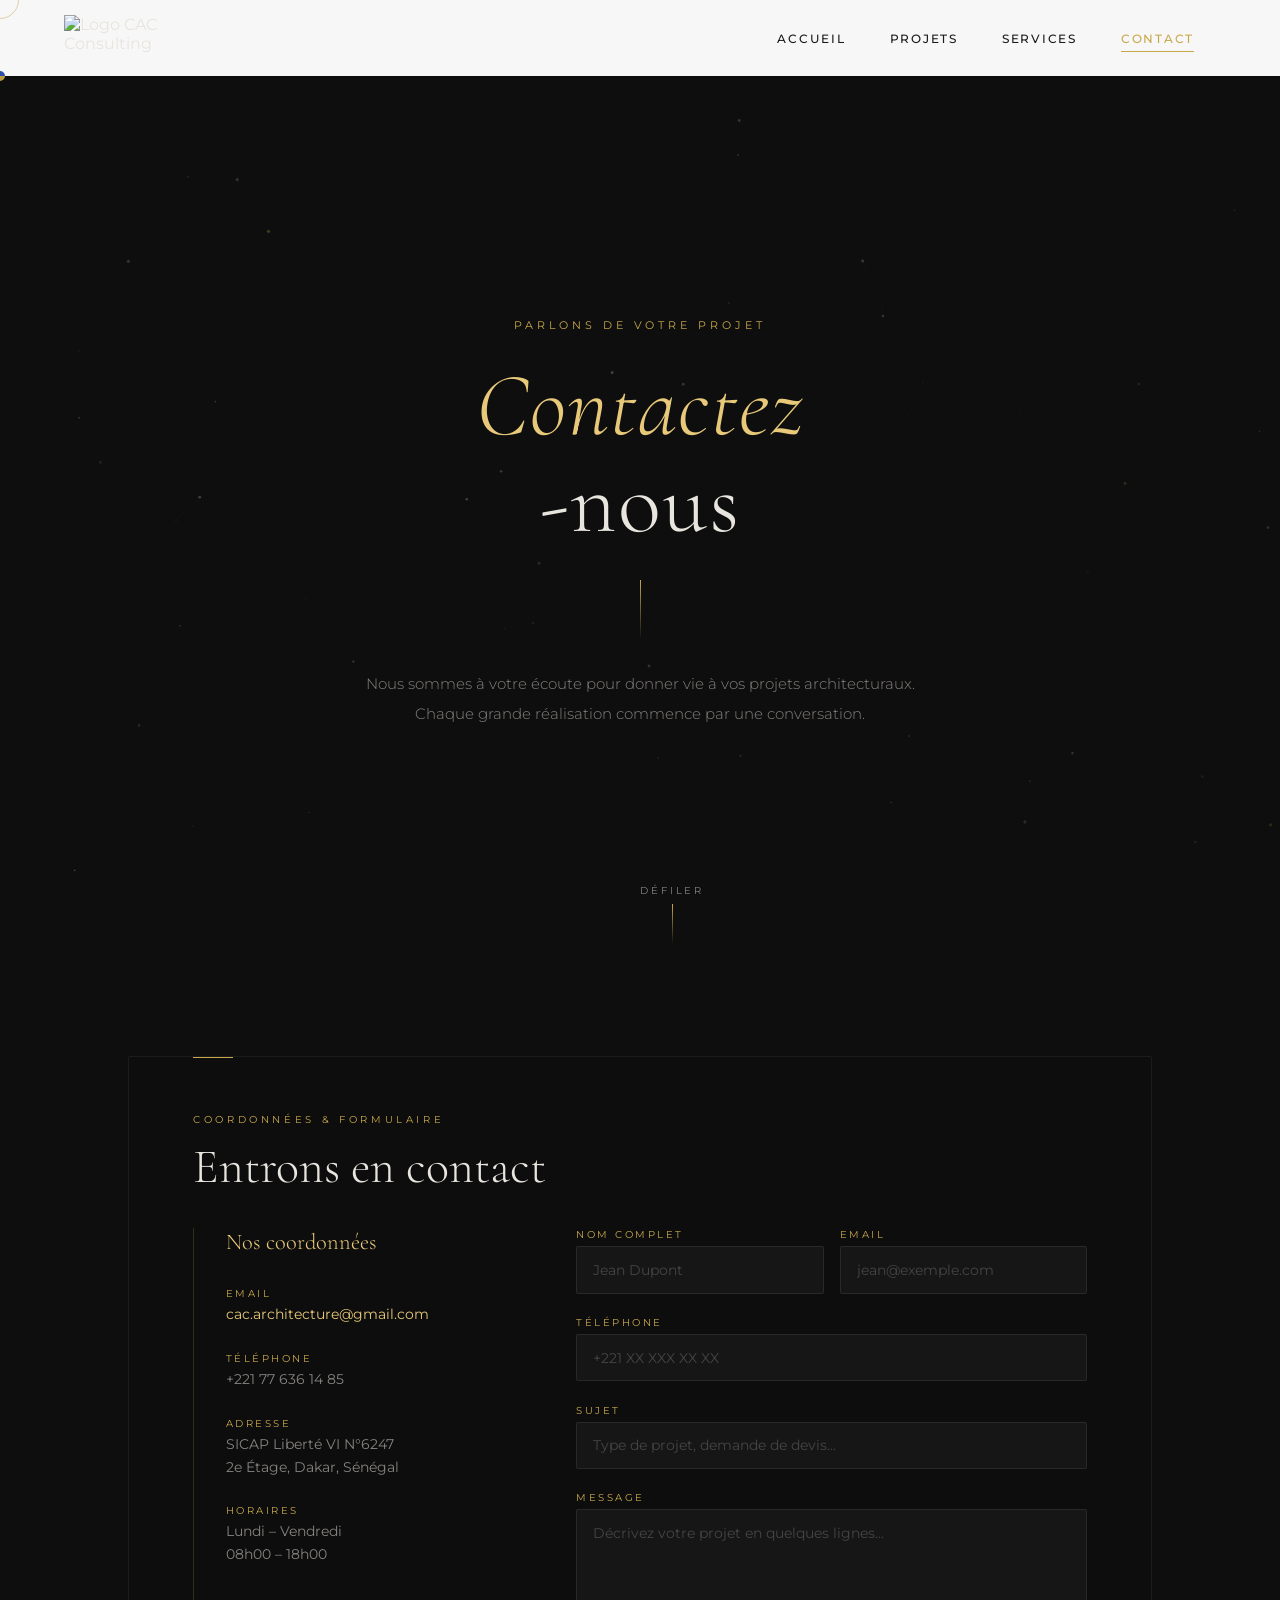
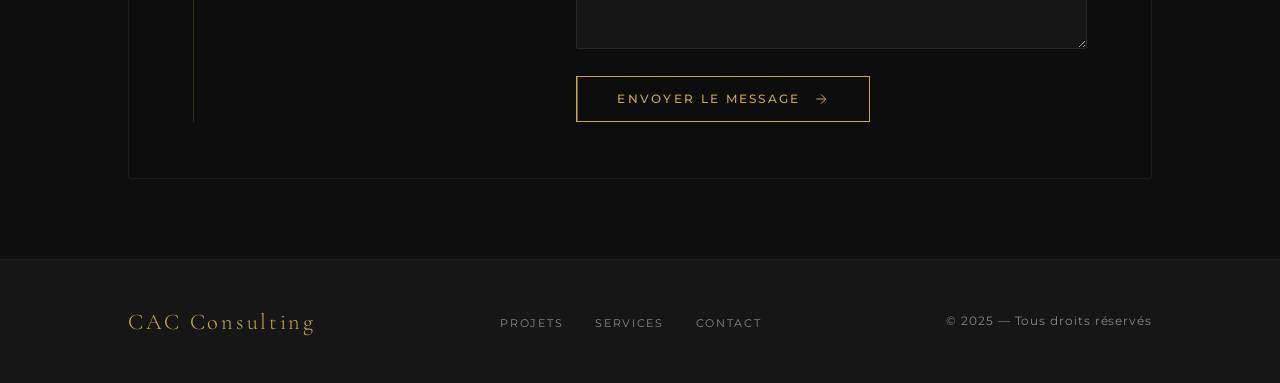
==== contact.html @ 63fd09fb "Add files via upload" ====
<!DOCTYPE html>
<html lang="fr">
<head>
  <meta charset="UTF-8">
  <meta name="viewport" content="width=device-width, initial-scale=1.0">
  <meta name="description" content="Contactez CAC Consulting pour vos projets architecturaux au Sénégal. Conseil, devis et accompagnement personnalisé.">
  <meta name="google-site-verification" content="D6fVQPkwLm6LbnznuDpo_5Sk0I5CXZThXL60YUPrvog">
  <title>CAC Consulting — Contact</title>
  <link rel="stylesheet" href="style.css">
</head>
<body class="page-contact">

  <!-- Curseur -->
  <div id="cursor"></div>
  <div id="cursor-ring"></div>

  <!-- Loader -->
  <div id="page-loader">
    <div class="loader-logo">CAC</div>
    <div class="loader-bar"></div>
  </div>

  <!-- Fond -->
  <div id="parallax-bg"></div>
  <canvas id="particles-canvas"></canvas>

  <!-- HEADER -->
  <header>
    <div class="logo-container">
      <img src="logoCAC2018SANSADRESSE.jpg" alt="Logo CAC Consulting" class="logo">
    </div>
    <button class="hamburger" aria-label="Menu">
      <span></span><span></span><span></span>
    </button>
    <nav>
      <ul>
        <li><a href="index.html">Accueil</a></li>
        <li><a href="projets.html">Projets</a></li>
        <li><a href="services.html">Services</a></li>
        <li><a href="contact.html">Contact</a></li>
      </ul>
    </nav>
  </header>

  <!-- HERO -->
  <section id="accueil">
    <div class="hero-inner">
      <p class="hero-eyebrow">Parlons de votre projet</p>
      <h1 class="hero-title"><em>Contactez</em><br>-nous</h1>
      <div class="hero-divider"></div>
      <p class="hero-text">
        Nous sommes à votre écoute pour donner vie à vos projets architecturaux. Chaque grande réalisation commence par une conversation.
      </p>
    </div>
    <div class="scroll-hint">
      <span>Défiler</span>
      <div class="scroll-arrow"></div>
    </div>
  </section>

  <!-- CONTACT SECTION -->
  <div class="section-wrapper fade-in">
    <div class="section-box">
      <span class="section-label">Coordonnées & Formulaire</span>
      <h2 class="section-title">Entrons en contact</h2>

      <div class="contact-layout">

        <!-- Infos -->
        <div class="contact-info-block">
          <h3>Nos coordonnées</h3>

          <div class="contact-info-item">
            <span class="ci-label">Email</span>
            <span class="ci-value">
              <a href="mailto:cac.architecture@gmail.com" style="color:var(--gold-light);text-decoration:none;">
                cac.architecture@gmail.com
              </a>
            </span>
          </div>

          <div class="contact-info-item">
            <span class="ci-label">Téléphone</span>
            <span class="ci-value">
              <a href="tel:+221776361485" style="color:inherit;text-decoration:none;">+221 77 636 14 85</a>
            </span>
          </div>

          <div class="contact-info-item">
            <span class="ci-label">Adresse</span>
            <span class="ci-value">SICAP Liberté VI N°6247<br>2e Étage, Dakar, Sénégal</span>
          </div>

          <div class="contact-info-item">
            <span class="ci-label">Horaires</span>
            <span class="ci-value">Lundi – Vendredi<br>08h00 – 18h00</span>
          </div>
        </div>

        <!-- Formulaire -->
        <div class="contact-form-block">
          <form action="#" method="post" novalidate>
            <div class="form-row">
              <div class="form-group">
                <label for="nom">Nom complet</label>
                <input type="text" id="nom" name="nom" placeholder="Jean Dupont" required>
              </div>
              <div class="form-group">
                <label for="email">Email</label>
                <input type="email" id="email" name="email" placeholder="jean@exemple.com" required>
              </div>
            </div>

            <div class="form-group">
              <label for="telephone">Téléphone</label>
              <input type="tel" id="telephone" name="telephone" placeholder="+221 XX XXX XX XX">
            </div>

            <div class="form-group">
              <label for="sujet">Sujet</label>
              <input type="text" id="sujet" name="sujet" placeholder="Type de projet, demande de devis...">
            </div>

            <div class="form-group">
              <label for="message">Message</label>
              <textarea id="message" name="message" placeholder="Décrivez votre projet en quelques lignes..." required></textarea>
            </div>

            <button type="submit" class="btn-submit">
              <span>Envoyer le message</span>
              <svg viewBox="0 0 24 24" fill="none" stroke="currentColor" stroke-width="1.5">
                <path d="M5 12h14M12 5l7 7-7 7"/>
              </svg>
            </button>
          </form>
        </div>

      </div>
    </div>
  </div>

  <!-- FOOTER -->
  <footer>
    <div class="footer-brand">CAC Consulting</div>
    <ul class="footer-links">
      <li><a href="projets.html">Projets</a></li>
      <li><a href="services.html">Services</a></li>
      <li><a href="contact.html">Contact</a></li>
    </ul>
    <p class="footer-copy">© 2025 — Tous droits réservés</p>
  </footer>

  <button id="topBtn" title="Retour en haut" style="display:none">↑</button>

  <script src="javascript.js"></script>
</body>
</html>
---- style.css ----
/* ================================================================
   CAC CONSULTING — style.css
   Direction : Luxury Architecture — Sombre · Raffiné · Premium
   ================================================================ */

@import url('https://fonts.googleapis.com/css2?family=Cormorant+Garamond:ital,wght@0,300;0,400;0,600;1,300;1,400&family=Montserrat:wght@300;400;500;600&display=swap');

/* ── Variables ── */
:root {
  --gold: #c9a84c;
  --gold-light: #e8c97a;
  --red: #c0392b;
  --dark: #0e0e0e;
  --dark-2: #161616;
  --dark-3: #1e1e1e;
  --glass: rgba(14,14,14,0.72);
  --glass-light: rgba(255,255,255,0.04);
  --text: #e8e4de;
  --text-muted: rgba(232,228,222,0.55);
  --header-h: 76px;
  --ease: cubic-bezier(0.25, 0.46, 0.45, 0.94);
}

/* ── Reset ── */
*, *::before, *::after {
  margin: 0; padding: 0;
  box-sizing: border-box;
}

html { scroll-behavior: smooth; }

body {
  font-family: 'Montserrat', sans-serif;
  background: var(--dark);
  color: var(--text);
  overflow-x: hidden;
  cursor: none;
}

/* ─────────────────────────────────────────
   CURSEUR PERSONNALISÉ
───────────────────────────────────────── */
#cursor {
  position: fixed;
  width: 10px; height: 10px;
  background: var(--gold);
  border-radius: 50%;
  pointer-events: none;
  z-index: 9999;
  transform: translate(-50%, -50%);
  transition: transform 0.08s, width 0.2s var(--ease), height 0.2s var(--ease), background 0.2s;
  mix-blend-mode: difference;
}

#cursor-ring {
  position: fixed;
  width: 38px; height: 38px;
  border: 1px solid rgba(201,168,76,0.5);
  border-radius: 50%;
  pointer-events: none;
  z-index: 9998;
  transform: translate(-50%, -50%);
  transition: transform 0.18s var(--ease), width 0.3s var(--ease), height 0.3s var(--ease), opacity 0.3s;
}

body:has(a:hover) #cursor,
body:has(.project-card:hover) #cursor { width: 18px; height: 18px; }
body:has(a:hover) #cursor-ring,
body:has(.project-card:hover) #cursor-ring { width: 60px; height: 60px; opacity: 0.6; }

/* ─────────────────────────────────────────
   FOND PARALLAXE
───────────────────────────────────────── */
#parallax-bg {
  position: fixed;
  inset: -20% 0;
  background: url('images/Makofa am.jpg') center/cover no-repeat;
  z-index: -2;
  will-change: transform;
  filter: brightness(0.28) saturate(0.6);
}

/* Canvas particules */
#particles-canvas {
  position: fixed;
  inset: 0;
  z-index: -1;
  pointer-events: none;
  opacity: 0.6;
}

/* ─────────────────────────────────────────
   HEADER
───────────────────────────────────────── */
header {
  position: fixed;
  top: 0; left: 0;
  width: 100%;
  height: var(--header-h);
  display: flex;
  justify-content: space-between;
  align-items: center;
  padding: 0 5%;
  background: rgba(255,255,255,0.97);
  backdrop-filter: blur(16px);
  z-index: 1000;
  transition: height 0.4s var(--ease), box-shadow 0.4s;
  box-shadow: 0 1px 0 rgba(0,0,0,0.08);
}

header.scrolled {
  height: 60px;
  box-shadow: 0 4px 30px rgba(0,0,0,0.12);
}

.logo-container { height: 46px; display: flex; align-items: center; }
.logo { height: 100%; width: auto; max-width: 180px; transition: opacity 0.3s; }
.logo:hover { opacity: 0.8; }

nav ul { display: flex; list-style: none; gap: 0; }
nav li { position: relative; }

nav a {
  display: block;
  padding: 8px 22px;
  text-decoration: none;
  color: #1a1a1a;
  font-family: 'Montserrat', sans-serif;
  font-size: 0.78rem;
  font-weight: 500;
  letter-spacing: 0.14em;
  text-transform: uppercase;
  transition: color 0.3s;
  position: relative;
}

nav a::after {
  content: '';
  position: absolute;
  bottom: 2px; left: 22px;
  width: 0; height: 1px;
  background: var(--gold);
  transition: width 0.35s var(--ease);
}

nav a:hover { color: var(--gold); }
nav a:hover::after,
nav a.active::after { width: calc(100% - 44px); }
nav a.active { color: var(--gold); }

/* Hamburger mobile */
.hamburger {
  display: none;
  flex-direction: column;
  gap: 5px;
  cursor: none;
  padding: 4px;
}
.hamburger span {
  display: block;
  width: 24px; height: 2px;
  background: #1a1a1a;
  transition: all 0.35s var(--ease);
}
.hamburger.open span:nth-child(1) { transform: translateY(7px) rotate(45deg); }
.hamburger.open span:nth-child(2) { opacity: 0; }
.hamburger.open span:nth-child(3) { transform: translateY(-7px) rotate(-45deg); }

/* ─────────────────────────────────────────
   LOADER PAGE
───────────────────────────────────────── */
#page-loader {
  position: fixed;
  inset: 0;
  background: var(--dark);
  z-index: 9990;
  display: flex;
  align-items: center;
  justify-content: center;
  flex-direction: column;
  gap: 20px;
  transition: opacity 0.7s var(--ease), visibility 0.7s;
}

#page-loader.hidden { opacity: 0; visibility: hidden; }

.loader-logo {
  font-family: 'Cormorant Garamond', serif;
  font-size: 2.2rem;
  font-weight: 300;
  color: var(--gold);
  letter-spacing: 0.3em;
  animation: pulse 1.4s ease-in-out infinite;
}

.loader-bar {
  width: 120px; height: 1px;
  background: rgba(201,168,76,0.2);
  position: relative;
  overflow: hidden;
}

.loader-bar::after {
  content: '';
  position: absolute;
  top: 0; left: -100%;
  width: 100%; height: 100%;
  background: var(--gold);
  animation: loadBar 1.2s var(--ease) infinite;
}

@keyframes loadBar {
  to { left: 100%; }
}

@keyframes pulse {
  0%, 100% { opacity: 1; }
  50% { opacity: 0.4; }
}

/* ─────────────────────────────────────────
   HERO SECTION
───────────────────────────────────────── */
#accueil {
  min-height: 100vh;
  display: flex;
  align-items: center;
  justify-content: center;
  padding: calc(var(--header-h) + 40px) 10% 80px;
  position: relative;
}

.hero-inner {
  text-align: center;
  max-width: 860px;
}

.hero-eyebrow {
  font-size: 0.7rem;
  letter-spacing: 0.35em;
  text-transform: uppercase;
  color: var(--gold);
  margin-bottom: 1.6rem;
  opacity: 0;
  animation: fadeUp 0.8s var(--ease) 0.5s forwards;
}

.hero-title {
  font-family: 'Cormorant Garamond', serif;
  font-size: clamp(3rem, 7vw, 6rem);
  font-weight: 300;
  line-height: 1.08;
  letter-spacing: 0.02em;
  margin-bottom: 1.8rem;
  opacity: 0;
  animation: fadeUp 1s var(--ease) 0.7s forwards;
}

.hero-title em {
  font-style: italic;
  color: var(--gold-light);
}

.hero-divider {
  width: 1px;
  height: 60px;
  background: linear-gradient(to bottom, var(--gold), transparent);
  margin: 0 auto 1.8rem;
  opacity: 0;
  animation: fadeUp 0.8s var(--ease) 1s forwards;
}

.hero-text {
  font-size: 0.95rem;
  font-weight: 300;
  line-height: 2;
  color: var(--text-muted);
  max-width: 600px;
  margin: 0 auto 2.5rem;
  opacity: 0;
  animation: fadeUp 0.8s var(--ease) 1.2s forwards;
}

.hero-cta {
  display: inline-flex;
  align-items: center;
  gap: 12px;
  padding: 14px 36px;
  border: 1px solid rgba(201,168,76,0.5);
  color: var(--gold);
  font-size: 0.72rem;
  letter-spacing: 0.2em;
  text-transform: uppercase;
  text-decoration: none;
  font-family: 'Montserrat', sans-serif;
  position: relative;
  overflow: hidden;
  transition: color 0.4s, border-color 0.4s;
  opacity: 0;
  animation: fadeUp 0.8s var(--ease) 1.4s forwards;
}

.hero-cta::before {
  content: '';
  position: absolute;
  inset: 0;
  background: var(--gold);
  transform: translateX(-100%);
  transition: transform 0.4s var(--ease);
  z-index: -1;
}

.hero-cta:hover { color: var(--dark); border-color: var(--gold); }
.hero-cta:hover::before { transform: translateX(0); }

.hero-cta svg { width: 16px; height: 16px; transition: transform 0.3s; }
.hero-cta:hover svg { transform: translateX(4px); }

/* Scroll indicator */
.scroll-hint {
  position: absolute;
  bottom: 32px;
  left: 50%;
  transform: translateX(-50%);
  display: flex;
  flex-direction: column;
  align-items: center;
  gap: 8px;
  opacity: 0;
  animation: fadeUp 0.8s var(--ease) 1.8s forwards;
}

.scroll-hint span {
  font-size: 0.6rem;
  letter-spacing: 0.3em;
  text-transform: uppercase;
  color: var(--text-muted);
}

.scroll-arrow {
  width: 1px;
  height: 40px;
  background: linear-gradient(to bottom, var(--gold), transparent);
  animation: scrollPulse 1.8s ease-in-out infinite;
}

@keyframes scrollPulse {
  0% { opacity: 0; transform: scaleY(0); transform-origin: top; }
  50% { opacity: 1; transform: scaleY(1); }
  100% { opacity: 0; transform: scaleY(1); }
}

/* ─────────────────────────────────────────
   SECTIONS GÉNÉRIQUES
───────────────────────────────────────── */
body { padding-top: var(--header-h); }

.section-wrapper {
  padding: 5rem 10%;
}

.section-box {
  max-width: 1200px;
  margin: 0 auto;
  padding: 3.5rem 4rem;
  background: var(--glass);
  border: 1px solid rgba(255,255,255,0.06);
  border-radius: 2px;
  backdrop-filter: blur(12px);
  position: relative;
}

.section-box::before {
  content: '';
  position: absolute;
  top: 0; left: 4rem;
  width: 40px; height: 1px;
  background: var(--gold);
}

.section-label {
  font-size: 0.65rem;
  letter-spacing: 0.35em;
  text-transform: uppercase;
  color: var(--gold);
  margin-bottom: 0.8rem;
  display: block;
}

.section-title {
  font-family: 'Cormorant Garamond', serif;
  font-size: clamp(2rem, 4vw, 3rem);
  font-weight: 300;
  line-height: 1.2;
  margin-bottom: 1.8rem;
  color: var(--text);
}

.section-text {
  color: var(--text-muted);
  font-size: 0.92rem;
  line-height: 2;
  max-width: 720px;
  margin-bottom: 1.4rem;
}

/* ─────────────────────────────────────────
   PAGE PROJETS — GRILLE
───────────────────────────────────────── */
.projects-grid {
  display: grid;
  grid-template-columns: repeat(auto-fill, minmax(320px, 1fr));
  gap: 1.5rem;
  margin-top: 2.5rem;
}

.project-card {
  position: relative;
  overflow: hidden;
  border-radius: 2px;
  background: var(--dark-3);
  aspect-ratio: 4/3;
  cursor: none;
}

.project-card img {
  position: absolute;
  inset: 0;
  width: 100%; height: 100%;
  object-fit: cover;
  transition: transform 0.7s var(--ease), filter 0.5s;
  filter: brightness(0.75) saturate(0.85);
}

.project-card:hover img {
  transform: scale(1.08);
  filter: brightness(0.55) saturate(0.7);
}

.project-card-overlay {
  position: absolute;
  inset: 0;
  background: linear-gradient(to top, rgba(14,14,14,0.95) 0%, rgba(14,14,14,0.1) 60%);
  display: flex;
  flex-direction: column;
  justify-content: flex-end;
  padding: 1.6rem;
  transition: background 0.4s;
}

.project-card:hover .project-card-overlay {
  background: linear-gradient(to top, rgba(14,14,14,0.98) 0%, rgba(14,14,14,0.4) 100%);
}

.project-card h3 {
  font-family: 'Cormorant Garamond', serif;
  font-size: 1.3rem;
  font-weight: 400;
  letter-spacing: 0.04em;
  color: white;
  margin-bottom: 0;
  transform: translateY(4px);
  transition: transform 0.4s var(--ease);
}

.project-card-zoom {
  display: flex;
  align-items: center;
  gap: 8px;
  margin-top: 0.8rem;
  font-size: 0.65rem;
  letter-spacing: 0.2em;
  text-transform: uppercase;
  color: var(--gold);
  opacity: 0;
  transform: translateY(10px);
  transition: opacity 0.4s var(--ease) 0.05s, transform 0.4s var(--ease) 0.05s;
}

.project-card:hover h3 { transform: translateY(0); }
.project-card:hover .project-card-zoom { opacity: 1; transform: translateY(0); }

.project-card-zoom svg { width: 14px; height: 14px; }

/* ─────────────────────────────────────────
   LIGHTBOX PREMIUM
───────────────────────────────────────── */
#lightbox {
  display: none;
  position: fixed;
  inset: 0;
  z-index: 5000;
  background: rgba(6,6,6,0.97);
  align-items: center;
  justify-content: center;
  animation: lbFadeIn 0.35s var(--ease);
}

#lightbox.active { display: flex; }

@keyframes lbFadeIn {
  from { opacity: 0; }
  to { opacity: 1; }
}

.lb-inner {
  position: relative;
  max-width: 92vw;
  max-height: 92vh;
  display: flex;
  flex-direction: column;
  align-items: center;
  gap: 16px;
}

#lightbox-img {
  max-width: 88vw;
  max-height: 80vh;
  object-fit: contain;
  border-radius: 2px;
  box-shadow: 0 40px 100px rgba(0,0,0,0.8);
  animation: lbImgIn 0.4s var(--ease);
}

@keyframes lbImgIn {
  from { transform: scale(0.94); opacity: 0; }
  to { transform: scale(1); opacity: 1; }
}

.lb-caption {
  font-family: 'Cormorant Garamond', serif;
  font-size: 1.1rem;
  font-weight: 300;
  letter-spacing: 0.08em;
  color: rgba(255,255,255,0.6);
  text-align: center;
}

.lb-close {
  position: fixed;
  top: 24px; right: 32px;
  width: 44px; height: 44px;
  display: flex; align-items: center; justify-content: center;
  border: 1px solid rgba(255,255,255,0.15);
  border-radius: 50%;
  cursor: none;
  color: rgba(255,255,255,0.7);
  font-size: 1.4rem;
  line-height: 1;
  transition: border-color 0.3s, color 0.3s, transform 0.4s var(--ease);
}

.lb-close:hover {
  border-color: var(--gold);
  color: var(--gold);
  transform: rotate(90deg);
}

.lb-nav {
  position: fixed;
  top: 50%;
  transform: translateY(-50%);
  width: 50px; height: 50px;
  display: flex; align-items: center; justify-content: center;
  border: 1px solid rgba(255,255,255,0.1);
  border-radius: 50%;
  cursor: none;
  color: rgba(255,255,255,0.6);
  font-size: 1.2rem;
  transition: all 0.3s;
}

.lb-nav:hover { border-color: var(--gold); color: var(--gold); }
.lb-prev { left: 20px; }
.lb-next { right: 20px; }

/* ─────────────────────────────────────────
   PAGE SERVICES
───────────────────────────────────────── */
.services-grid {
  display: grid;
  grid-template-columns: repeat(auto-fill, minmax(260px, 1fr));
  gap: 1.2rem;
  margin-top: 2.5rem;
}

.service-item {
  padding: 2rem 1.8rem;
  border: 1px solid rgba(255,255,255,0.06);
  background: var(--glass-light);
  border-radius: 2px;
  position: relative;
  overflow: hidden;
  transition: border-color 0.4s, transform 0.4s var(--ease), background 0.4s;
}

.service-item::before {
  content: '';
  position: absolute;
  top: 0; left: 0;
  width: 2px; height: 0;
  background: var(--gold);
  transition: height 0.4s var(--ease);
}

.service-item:hover {
  border-color: rgba(201,168,76,0.2);
  transform: translateY(-4px);
  background: rgba(201,168,76,0.04);
}

.service-item:hover::before { height: 100%; }

.service-num {
  font-family: 'Cormorant Garamond', serif;
  font-size: 2.2rem;
  color: rgba(201,168,76,0.2);
  font-weight: 300;
  line-height: 1;
  margin-bottom: 0.8rem;
}

.service-item h3 {
  font-family: 'Cormorant Garamond', serif;
  font-size: 1.2rem;
  font-weight: 400;
  margin-bottom: 0.6rem;
  color: var(--text);
}

.service-item p {
  font-size: 0.82rem;
  color: var(--text-muted);
  line-height: 1.8;
}

/* ─────────────────────────────────────────
   PAGE CONTACT
───────────────────────────────────────── */
.contact-layout {
  display: grid;
  grid-template-columns: 1fr 1.6fr;
  gap: 4rem;
  margin-top: 2rem;
}

.contact-info-block { border-left: 1px solid rgba(201,168,76,0.2); padding-left: 2rem; }

.contact-info-block h3 {
  font-family: 'Cormorant Garamond', serif;
  font-size: 1.4rem;
  font-weight: 300;
  margin-bottom: 2rem;
  color: var(--gold-light);
}

.contact-info-item {
  display: flex;
  flex-direction: column;
  margin-bottom: 1.6rem;
}

.contact-info-item .ci-label {
  font-size: 0.62rem;
  letter-spacing: 0.25em;
  text-transform: uppercase;
  color: var(--gold);
  margin-bottom: 4px;
}

.contact-info-item .ci-value {
  font-size: 0.9rem;
  color: var(--text-muted);
  line-height: 1.6;
}

/* Formulaire */
.contact-form-block { }

.form-row {
  display: grid;
  grid-template-columns: 1fr 1fr;
  gap: 1rem;
}

.form-group {
  position: relative;
  margin-bottom: 1.4rem;
}

.form-group label {
  display: block;
  font-size: 0.62rem;
  letter-spacing: 0.25em;
  text-transform: uppercase;
  color: var(--gold);
  margin-bottom: 6px;
}

.form-group input,
.form-group textarea {
  width: 100%;
  background: var(--glass-light);
  border: 1px solid rgba(255,255,255,0.08);
  border-radius: 2px;
  padding: 0.85rem 1rem;
  color: var(--text);
  font-family: 'Montserrat', sans-serif;
  font-size: 0.88rem;
  transition: border-color 0.3s, background 0.3s;
}

.form-group input:focus,
.form-group textarea:focus {
  outline: none;
  border-color: rgba(201,168,76,0.4);
  background: rgba(201,168,76,0.04);
}

.form-group input::placeholder,
.form-group textarea::placeholder { color: rgba(255,255,255,0.2); }

.form-group textarea { min-height: 140px; resize: vertical; }

.btn-submit {
  display: inline-flex;
  align-items: center;
  gap: 12px;
  padding: 14px 40px;
  background: transparent;
  border: 1px solid var(--gold);
  color: var(--gold);
  font-family: 'Montserrat', sans-serif;
  font-size: 0.72rem;
  font-weight: 500;
  letter-spacing: 0.2em;
  text-transform: uppercase;
  cursor: none;
  position: relative;
  overflow: hidden;
  transition: color 0.4s;
}

.btn-submit::before {
  content: '';
  position: absolute;
  inset: 0;
  background: var(--gold);
  transform: translateX(-100%);
  transition: transform 0.4s var(--ease);
  z-index: 0;
}

.btn-submit span, .btn-submit svg { position: relative; z-index: 1; }
.btn-submit svg { width: 16px; transition: transform 0.3s; }

.btn-submit:hover { color: var(--dark); }
.btn-submit:hover::before { transform: translateX(0); }
.btn-submit:hover svg { transform: translateX(4px); }

/* ─────────────────────────────────────────
   FOOTER
───────────────────────────────────────── */
footer {
  padding: 3rem 10%;
  background: var(--dark-2);
  border-top: 1px solid rgba(255,255,255,0.04);
  display: flex;
  justify-content: space-between;
  align-items: center;
  flex-wrap: wrap;
  gap: 1rem;
}

.footer-brand {
  font-family: 'Cormorant Garamond', serif;
  font-size: 1.4rem;
  font-weight: 300;
  color: var(--gold);
  letter-spacing: 0.12em;
}

.footer-copy {
  font-size: 0.72rem;
  color: var(--text-muted);
  letter-spacing: 0.08em;
}

.footer-links {
  display: flex;
  gap: 2rem;
  list-style: none;
}

.footer-links a {
  font-size: 0.7rem;
  letter-spacing: 0.15em;
  text-transform: uppercase;
  color: var(--text-muted);
  text-decoration: none;
  transition: color 0.3s;
}

.footer-links a:hover { color: var(--gold); }

/* ─────────────────────────────────────────
   BOUTON RETOUR HAUT
───────────────────────────────────────── */
#topBtn {
  display: none;
  position: fixed;
  bottom: 32px; right: 32px;
  z-index: 900;
  width: 48px; height: 48px;
  border: 1px solid rgba(201,168,76,0.4);
  background: var(--dark-2);
  color: var(--gold);
  cursor: none;
  border-radius: 50%;
  font-size: 1.1rem;
  transition: all 0.3s var(--ease);
  display: none;
  align-items: center;
  justify-content: center;
}

#topBtn:hover {
  background: var(--gold);
  color: var(--dark);
  transform: translateY(-4px);
  box-shadow: 0 8px 24px rgba(201,168,76,0.3);
}

/* ─────────────────────────────────────────
   FADE-IN SCROLL
───────────────────────────────────────── */
.fade-in {
  opacity: 0;
  transform: translateY(28px);
  transition: opacity 0.9s var(--ease), transform 0.7s var(--ease);
}

.fade-in.visible {
  opacity: 1;
  transform: translateY(0);
}

/* ─────────────────────────────────────────
   ANIMATIONS KEYFRAMES
───────────────────────────────────────── */
@keyframes fadeUp {
  from { opacity: 0; transform: translateY(20px); }
  to { opacity: 1; transform: translateY(0); }
}

/* ─────────────────────────────────────────
   RESPONSIVE
───────────────────────────────────────── */
@media (max-width: 900px) {
  .contact-layout { grid-template-columns: 1fr; gap: 2.5rem; }
  .form-row { grid-template-columns: 1fr; }
  .section-box { padding: 2.5rem 2rem; }
}

@media (max-width: 768px) {
  :root { --header-h: 64px; }
  
  .hamburger { display: flex; }

  nav {
    position: fixed;
    top: var(--header-h); left: 0;
    width: 100%; height: 0;
    background: rgba(255,255,255,0.99);
    overflow: hidden;
    transition: height 0.4s var(--ease);
  }

  nav.open { height: calc(100vh - var(--header-h)); }

  nav ul {
    flex-direction: column;
    padding: 2rem;
    gap: 0.5rem;
  }

  nav a { font-size: 1.2rem; padding: 12px 0; }

  .hero-title { font-size: 2.8rem; }
  .section-wrapper { padding: 3rem 5%; }
  .services-grid { grid-template-columns: 1fr; }
  .projects-grid { grid-template-columns: 1fr; }

  footer {
    flex-direction: column;
    text-align: center;
    padding: 2.5rem 5%;
  }

  #cursor, #cursor-ring { display: none; }
  body { cursor: default; }
  .lb-nav { display: none; }
}
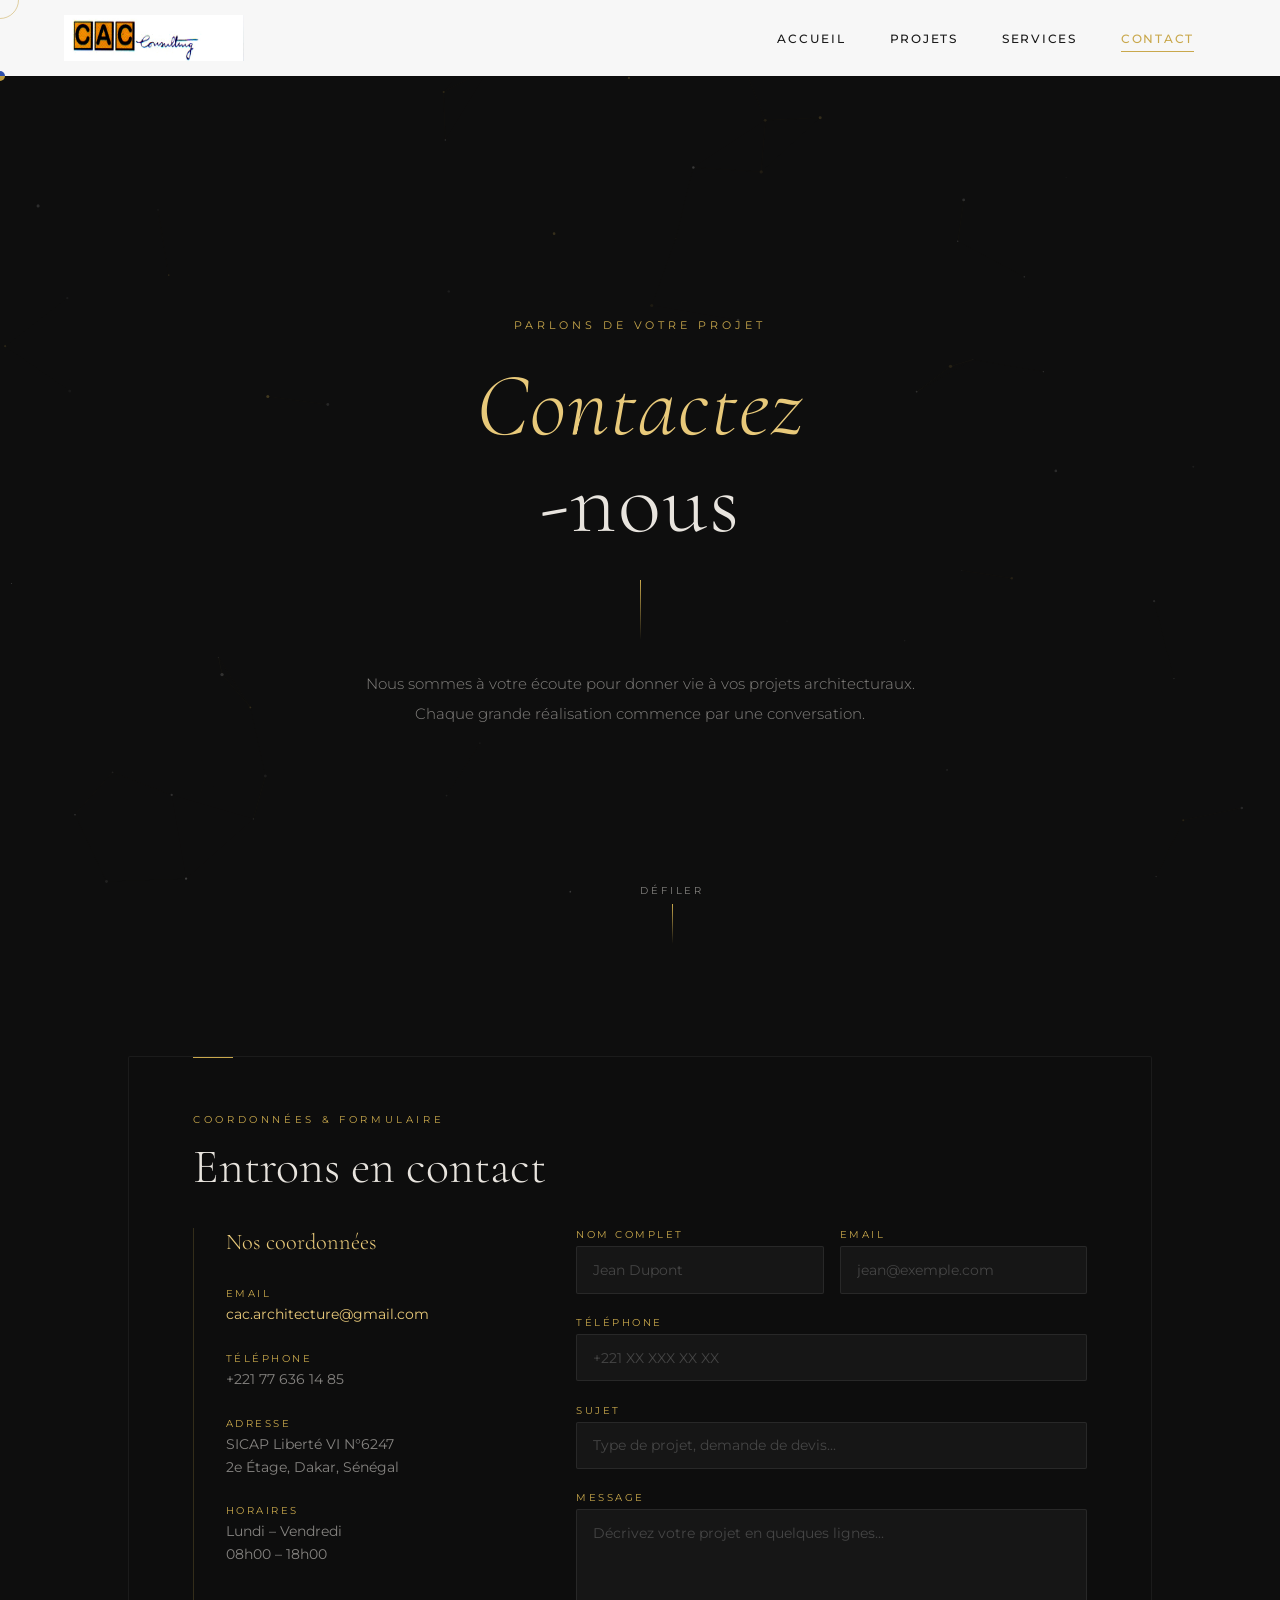
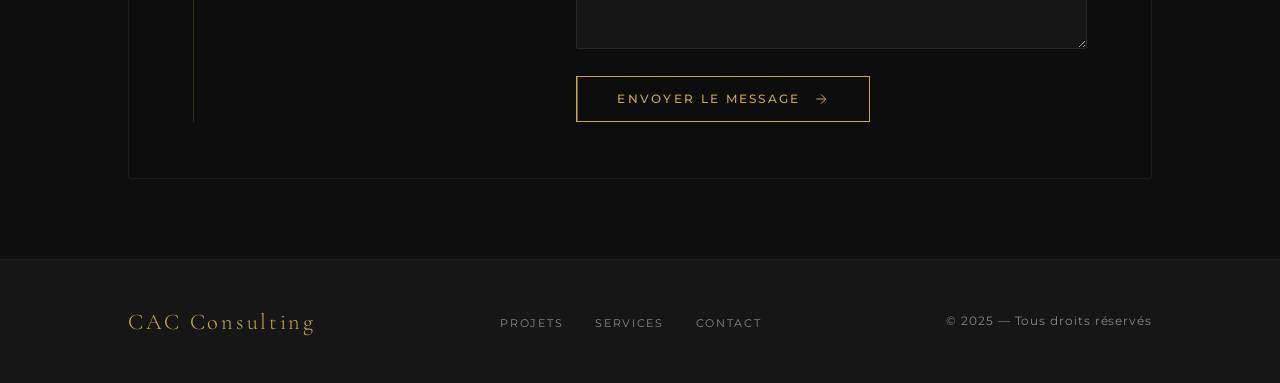
==== commit 9e7016f3: "Add files via upload" ====
--- a/contact.html
+++ b/contact.html
@@ -1,157 +1,157 @@
-<!DOCTYPE html>
-<html lang="fr">
-<head>
-  <meta charset="UTF-8">
-  <meta name="viewport" content="width=device-width, initial-scale=1.0">
-  <meta name="description" content="Contactez CAC Consulting pour vos projets architecturaux au Sénégal. Conseil, devis et accompagnement personnalisé.">
-  <meta name="google-site-verification" content="D6fVQPkwLm6LbnznuDpo_5Sk0I5CXZThXL60YUPrvog">
-  <title>CAC Consulting — Contact</title>
-  <link rel="stylesheet" href="style.css">
-</head>
-<body class="page-contact">
-
-  <!-- Curseur -->
-  <div id="cursor"></div>
-  <div id="cursor-ring"></div>
-
-  <!-- Loader -->
-  <div id="page-loader">
-    <div class="loader-logo">CAC</div>
-    <div class="loader-bar"></div>
-  </div>
-
-  <!-- Fond -->
-  <div id="parallax-bg"></div>
-  <canvas id="particles-canvas"></canvas>
-
-  <!-- HEADER -->
-  <header>
-    <div class="logo-container">
-      <img src="logoCAC2018SANSADRESSE.jpg" alt="Logo CAC Consulting" class="logo">
-    </div>
-    <button class="hamburger" aria-label="Menu">
-      <span></span><span></span><span></span>
-    </button>
-    <nav>
-      <ul>
-        <li><a href="index.html">Accueil</a></li>
-        <li><a href="projets.html">Projets</a></li>
-        <li><a href="services.html">Services</a></li>
-        <li><a href="contact.html">Contact</a></li>
-      </ul>
-    </nav>
-  </header>
-
-  <!-- HERO -->
-  <section id="accueil">
-    <div class="hero-inner">
-      <p class="hero-eyebrow">Parlons de votre projet</p>
-      <h1 class="hero-title"><em>Contactez</em><br>-nous</h1>
-      <div class="hero-divider"></div>
-      <p class="hero-text">
-        Nous sommes à votre écoute pour donner vie à vos projets architecturaux. Chaque grande réalisation commence par une conversation.
-      </p>
-    </div>
-    <div class="scroll-hint">
-      <span>Défiler</span>
-      <div class="scroll-arrow"></div>
-    </div>
-  </section>
-
-  <!-- CONTACT SECTION -->
-  <div class="section-wrapper fade-in">
-    <div class="section-box">
-      <span class="section-label">Coordonnées & Formulaire</span>
-      <h2 class="section-title">Entrons en contact</h2>
-
-      <div class="contact-layout">
-
-        <!-- Infos -->
-        <div class="contact-info-block">
-          <h3>Nos coordonnées</h3>
-
-          <div class="contact-info-item">
-            <span class="ci-label">Email</span>
-            <span class="ci-value">
-              <a href="mailto:cac.architecture@gmail.com" style="color:var(--gold-light);text-decoration:none;">
-                cac.architecture@gmail.com
-              </a>
-            </span>
-          </div>
-
-          <div class="contact-info-item">
-            <span class="ci-label">Téléphone</span>
-            <span class="ci-value">
-              <a href="tel:+221776361485" style="color:inherit;text-decoration:none;">+221 77 636 14 85</a>
-            </span>
-          </div>
-
-          <div class="contact-info-item">
-            <span class="ci-label">Adresse</span>
-            <span class="ci-value">SICAP Liberté VI N°6247<br>2e Étage, Dakar, Sénégal</span>
-          </div>
-
-          <div class="contact-info-item">
-            <span class="ci-label">Horaires</span>
-            <span class="ci-value">Lundi – Vendredi<br>08h00 – 18h00</span>
-          </div>
-        </div>
-
-        <!-- Formulaire -->
-        <div class="contact-form-block">
-          <form action="#" method="post" novalidate>
-            <div class="form-row">
-              <div class="form-group">
-                <label for="nom">Nom complet</label>
-                <input type="text" id="nom" name="nom" placeholder="Jean Dupont" required>
-              </div>
-              <div class="form-group">
-                <label for="email">Email</label>
-                <input type="email" id="email" name="email" placeholder="jean@exemple.com" required>
-              </div>
-            </div>
-
-            <div class="form-group">
-              <label for="telephone">Téléphone</label>
-              <input type="tel" id="telephone" name="telephone" placeholder="+221 XX XXX XX XX">
-            </div>
-
-            <div class="form-group">
-              <label for="sujet">Sujet</label>
-              <input type="text" id="sujet" name="sujet" placeholder="Type de projet, demande de devis...">
-            </div>
-
-            <div class="form-group">
-              <label for="message">Message</label>
-              <textarea id="message" name="message" placeholder="Décrivez votre projet en quelques lignes..." required></textarea>
-            </div>
-
-            <button type="submit" class="btn-submit">
-              <span>Envoyer le message</span>
-              <svg viewBox="0 0 24 24" fill="none" stroke="currentColor" stroke-width="1.5">
-                <path d="M5 12h14M12 5l7 7-7 7"/>
-              </svg>
-            </button>
-          </form>
-        </div>
-
-      </div>
-    </div>
-  </div>
-
-  <!-- FOOTER -->
-  <footer>
-    <div class="footer-brand">CAC Consulting</div>
-    <ul class="footer-links">
-      <li><a href="projets.html">Projets</a></li>
-      <li><a href="services.html">Services</a></li>
-      <li><a href="contact.html">Contact</a></li>
-    </ul>
-    <p class="footer-copy">© 2025 — Tous droits réservés</p>
-  </footer>
-
-  <button id="topBtn" title="Retour en haut" style="display:none">↑</button>
-
-  <script src="javascript.js"></script>
-</body>
-</html>
+<!DOCTYPE html>
+<html lang="fr">
+<head>
+  <meta charset="UTF-8">
+  <meta name="viewport" content="width=device-width, initial-scale=1.0">
+  <meta name="description" content="Contactez CAC Consulting pour vos projets architecturaux au Sénégal. Conseil, devis et accompagnement personnalisé.">
+  <meta name="google-site-verification" content="D6fVQPkwLm6LbnznuDpo_5Sk0I5CXZThXL60YUPrvog">
+  <title>CAC Consulting — Contact</title>
+  <link rel="stylesheet" href="style.css">
+</head>
+<body class="page-contact">
+
+  <!-- Curseur -->
+  <div id="cursor"></div>
+  <div id="cursor-ring"></div>
+
+  <!-- Loader -->
+  <div id="page-loader">
+    <div class="loader-logo">CAC</div>
+    <div class="loader-bar"></div>
+  </div>
+
+  <!-- Fond -->
+  <div id="parallax-bg"></div>
+  <canvas id="particles-canvas"></canvas>
+
+  <!-- HEADER -->
+  <header>
+    <div class="logo-container">
+      <img src="logoCAC2018SANSADRESSE.jpg" alt="Logo CAC Consulting" class="logo">
+    </div>
+    <button class="hamburger" aria-label="Menu">
+      <span></span><span></span><span></span>
+    </button>
+    <nav>
+      <ul>
+        <li><a href="index.html">Accueil</a></li>
+        <li><a href="projets.html">Projets</a></li>
+        <li><a href="services.html">Services</a></li>
+        <li><a href="contact.html">Contact</a></li>
+      </ul>
+    </nav>
+  </header>
+
+  <!-- HERO -->
+  <section id="accueil">
+    <div class="hero-inner">
+      <p class="hero-eyebrow">Parlons de votre projet</p>
+      <h1 class="hero-title"><em>Contactez</em><br>-nous</h1>
+      <div class="hero-divider"></div>
+      <p class="hero-text">
+        Nous sommes à votre écoute pour donner vie à vos projets architecturaux. Chaque grande réalisation commence par une conversation.
+      </p>
+    </div>
+    <div class="scroll-hint">
+      <span>Défiler</span>
+      <div class="scroll-arrow"></div>
+    </div>
+  </section>
+
+  <!-- CONTACT SECTION -->
+  <div class="section-wrapper fade-in">
+    <div class="section-box">
+      <span class="section-label">Coordonnées & Formulaire</span>
+      <h2 class="section-title">Entrons en contact</h2>
+
+      <div class="contact-layout">
+
+        <!-- Infos -->
+        <div class="contact-info-block">
+          <h3>Nos coordonnées</h3>
+
+          <div class="contact-info-item">
+            <span class="ci-label">Email</span>
+            <span class="ci-value">
+              <a href="mailto:cac.architecture@gmail.com" style="color:var(--gold-light);text-decoration:none;">
+                cac.architecture@gmail.com
+              </a>
+            </span>
+          </div>
+
+          <div class="contact-info-item">
+            <span class="ci-label">Téléphone</span>
+            <span class="ci-value">
+              <a href="tel:+221776361485" style="color:inherit;text-decoration:none;">+221 77 636 14 85</a>
+            </span>
+          </div>
+
+          <div class="contact-info-item">
+            <span class="ci-label">Adresse</span>
+            <span class="ci-value">SICAP Liberté VI N°6247<br>2e Étage, Dakar, Sénégal</span>
+          </div>
+
+          <div class="contact-info-item">
+            <span class="ci-label">Horaires</span>
+            <span class="ci-value">Lundi – Vendredi<br>08h00 – 18h00</span>
+          </div>
+        </div>
+
+        <!-- Formulaire -->
+        <div class="contact-form-block">
+          <form action="#" method="post" novalidate>
+            <div class="form-row">
+              <div class="form-group">
+                <label for="nom">Nom complet</label>
+                <input type="text" id="nom" name="nom" placeholder="Jean Dupont" required>
+              </div>
+              <div class="form-group">
+                <label for="email">Email</label>
+                <input type="email" id="email" name="email" placeholder="jean@exemple.com" required>
+              </div>
+            </div>
+
+            <div class="form-group">
+              <label for="telephone">Téléphone</label>
+              <input type="tel" id="telephone" name="telephone" placeholder="+221 XX XXX XX XX">
+            </div>
+
+            <div class="form-group">
+              <label for="sujet">Sujet</label>
+              <input type="text" id="sujet" name="sujet" placeholder="Type de projet, demande de devis...">
+            </div>
+
+            <div class="form-group">
+              <label for="message">Message</label>
+              <textarea id="message" name="message" placeholder="Décrivez votre projet en quelques lignes..." required></textarea>
+            </div>
+
+            <button type="submit" class="btn-submit">
+              <span>Envoyer le message</span>
+              <svg viewBox="0 0 24 24" fill="none" stroke="currentColor" stroke-width="1.5">
+                <path d="M5 12h14M12 5l7 7-7 7"/>
+              </svg>
+            </button>
+          </form>
+        </div>
+
+      </div>
+    </div>
+  </div>
+
+  <!-- FOOTER -->
+  <footer>
+    <div class="footer-brand">CAC Consulting</div>
+    <ul class="footer-links">
+      <li><a href="projets.html">Projets</a></li>
+      <li><a href="services.html">Services</a></li>
+      <li><a href="contact.html">Contact</a></li>
+    </ul>
+    <p class="footer-copy">© 2025 — Tous droits réservés</p>
+  </footer>
+
+  <button id="topBtn" title="Retour en haut" style="display:none">↑</button>
+
+  <script src="javascript.js"></script>
+</body>
+</html>
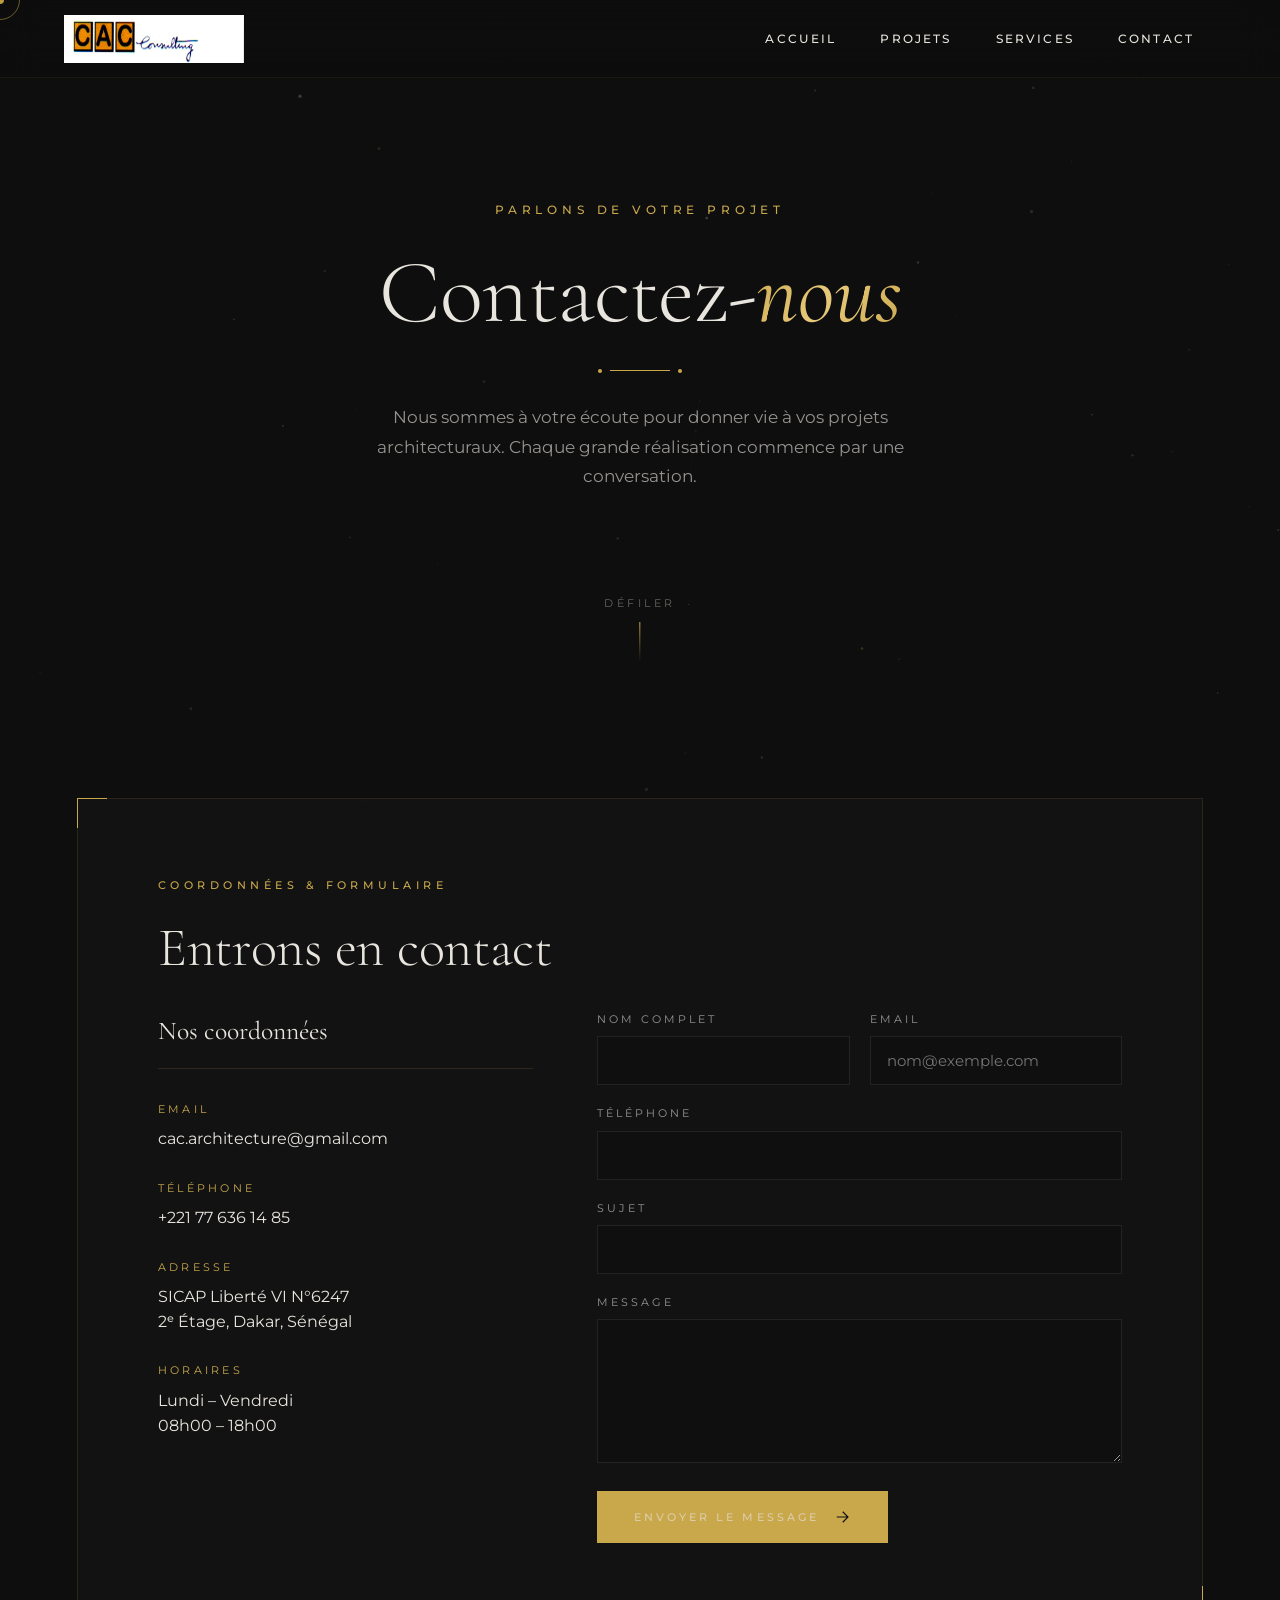
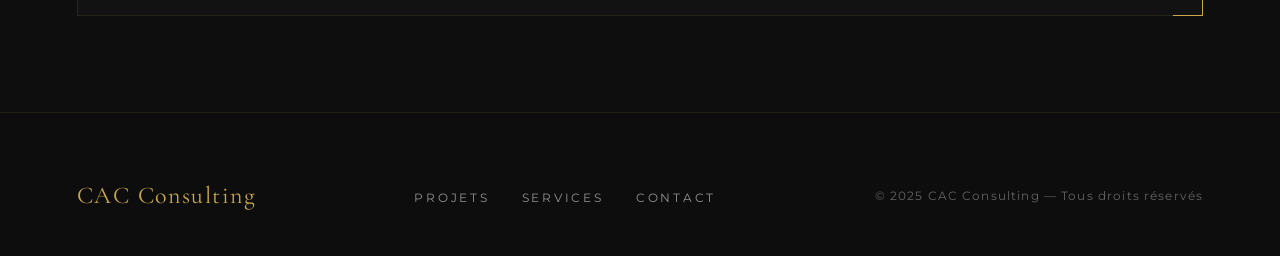
==== commit d7280b61: "Rename contact (1).html to contact.html" ====
--- a/contact.html
+++ b/contact.html
@@ -1,157 +1,139 @@
-<!DOCTYPE html>
-<html lang="fr">
-<head>
-  <meta charset="UTF-8">
-  <meta name="viewport" content="width=device-width, initial-scale=1.0">
-  <meta name="description" content="Contactez CAC Consulting pour vos projets architecturaux au Sénégal. Conseil, devis et accompagnement personnalisé.">
-  <meta name="google-site-verification" content="D6fVQPkwLm6LbnznuDpo_5Sk0I5CXZThXL60YUPrvog">
-  <title>CAC Consulting — Contact</title>
-  <link rel="stylesheet" href="style.css">
-</head>
-<body class="page-contact">
-
-  <!-- Curseur -->
-  <div id="cursor"></div>
-  <div id="cursor-ring"></div>
-
-  <!-- Loader -->
-  <div id="page-loader">
-    <div class="loader-logo">CAC</div>
-    <div class="loader-bar"></div>
-  </div>
-
-  <!-- Fond -->
-  <div id="parallax-bg"></div>
-  <canvas id="particles-canvas"></canvas>
-
-  <!-- HEADER -->
-  <header>
-    <div class="logo-container">
-      <img src="logoCAC2018SANSADRESSE.jpg" alt="Logo CAC Consulting" class="logo">
-    </div>
-    <button class="hamburger" aria-label="Menu">
-      <span></span><span></span><span></span>
-    </button>
-    <nav>
-      <ul>
-        <li><a href="index.html">Accueil</a></li>
-        <li><a href="projets.html">Projets</a></li>
-        <li><a href="services.html">Services</a></li>
-        <li><a href="contact.html">Contact</a></li>
-      </ul>
-    </nav>
-  </header>
-
-  <!-- HERO -->
-  <section id="accueil">
-    <div class="hero-inner">
-      <p class="hero-eyebrow">Parlons de votre projet</p>
-      <h1 class="hero-title"><em>Contactez</em><br>-nous</h1>
-      <div class="hero-divider"></div>
-      <p class="hero-text">
-        Nous sommes à votre écoute pour donner vie à vos projets architecturaux. Chaque grande réalisation commence par une conversation.
-      </p>
-    </div>
-    <div class="scroll-hint">
-      <span>Défiler</span>
-      <div class="scroll-arrow"></div>
-    </div>
-  </section>
-
-  <!-- CONTACT SECTION -->
-  <div class="section-wrapper fade-in">
-    <div class="section-box">
-      <span class="section-label">Coordonnées & Formulaire</span>
-      <h2 class="section-title">Entrons en contact</h2>
-
-      <div class="contact-layout">
-
-        <!-- Infos -->
-        <div class="contact-info-block">
-          <h3>Nos coordonnées</h3>
-
-          <div class="contact-info-item">
-            <span class="ci-label">Email</span>
-            <span class="ci-value">
-              <a href="mailto:cac.architecture@gmail.com" style="color:var(--gold-light);text-decoration:none;">
-                cac.architecture@gmail.com
-              </a>
-            </span>
-          </div>
-
-          <div class="contact-info-item">
-            <span class="ci-label">Téléphone</span>
-            <span class="ci-value">
-              <a href="tel:+221776361485" style="color:inherit;text-decoration:none;">+221 77 636 14 85</a>
-            </span>
-          </div>
-
-          <div class="contact-info-item">
-            <span class="ci-label">Adresse</span>
-            <span class="ci-value">SICAP Liberté VI N°6247<br>2e Étage, Dakar, Sénégal</span>
-          </div>
-
-          <div class="contact-info-item">
-            <span class="ci-label">Horaires</span>
-            <span class="ci-value">Lundi – Vendredi<br>08h00 – 18h00</span>
-          </div>
-        </div>
-
-        <!-- Formulaire -->
-        <div class="contact-form-block">
-          <form action="#" method="post" novalidate>
-            <div class="form-row">
-              <div class="form-group">
-                <label for="nom">Nom complet</label>
-                <input type="text" id="nom" name="nom" placeholder="Jean Dupont" required>
-              </div>
-              <div class="form-group">
-                <label for="email">Email</label>
-                <input type="email" id="email" name="email" placeholder="jean@exemple.com" required>
-              </div>
-            </div>
-
-            <div class="form-group">
-              <label for="telephone">Téléphone</label>
-              <input type="tel" id="telephone" name="telephone" placeholder="+221 XX XXX XX XX">
-            </div>
-
-            <div class="form-group">
-              <label for="sujet">Sujet</label>
-              <input type="text" id="sujet" name="sujet" placeholder="Type de projet, demande de devis...">
-            </div>
-
-            <div class="form-group">
-              <label for="message">Message</label>
-              <textarea id="message" name="message" placeholder="Décrivez votre projet en quelques lignes..." required></textarea>
-            </div>
-
-            <button type="submit" class="btn-submit">
-              <span>Envoyer le message</span>
-              <svg viewBox="0 0 24 24" fill="none" stroke="currentColor" stroke-width="1.5">
-                <path d="M5 12h14M12 5l7 7-7 7"/>
-              </svg>
-            </button>
-          </form>
-        </div>
-
-      </div>
-    </div>
-  </div>
-
-  <!-- FOOTER -->
-  <footer>
-    <div class="footer-brand">CAC Consulting</div>
-    <ul class="footer-links">
-      <li><a href="projets.html">Projets</a></li>
-      <li><a href="services.html">Services</a></li>
-      <li><a href="contact.html">Contact</a></li>
-    </ul>
-    <p class="footer-copy">© 2025 — Tous droits réservés</p>
-  </footer>
-
-  <button id="topBtn" title="Retour en haut" style="display:none">↑</button>
-
-  <script src="javascript.js"></script>
-</body>
-</html>+<!DOCTYPE html>
+<html lang="fr">
+<head>
+  <meta charset="UTF-8">
+  <meta name="viewport" content="width=device-width, initial-scale=1.0">
+  <meta name="description" content="Contactez CAC Consulting — Cabinet d'architecture à Dakar. Devis, rendez-vous et conseils.">
+  <title>CAC Consulting — Contact</title>
+  <link rel="preconnect" href="https://fonts.googleapis.com">
+  <link rel="preconnect" href="https://fonts.gstatic.com" crossorigin>
+  <link rel="stylesheet" href="style (2).css">
+</head>
+<body class="page-contact">
+
+  <div id="cursor" aria-hidden="true"></div>
+  <div id="cursor-ring" aria-hidden="true"></div>
+
+  <div id="page-loader" aria-hidden="true">
+    <div class="loader-logo">CAC</div>
+    <div class="loader-bar"><span></span></div>
+  </div>
+
+  <div id="parallax-bg" aria-hidden="true"></div>
+  <canvas id="particles-canvas" aria-hidden="true"></canvas>
+
+  <header>
+    <a href="index (1).html" class="logo-container" aria-label="CAC Consulting — Accueil">
+      <img src="logoCAC2018SANSADRESSE.jpg" alt="Logo CAC Consulting" class="logo">
+    </a>
+    <button class="hamburger" aria-label="Menu" aria-expanded="false">
+      <span></span><span></span><span></span>
+    </button>
+    <nav aria-label="Navigation principale">
+      <ul>
+        <li><a href="index (1).html">Accueil</a></li>
+        <li><a href="projets (2).html">Projets</a></li>
+        <li><a href="services (1).html">Services</a></li>
+        <li><a href="contact (1).html">Contact</a></li>
+      </ul>
+    </nav>
+  </header>
+
+  <section id="accueil" class="hero hero-compact">
+    <div class="hero-inner">
+      <p class="hero-eyebrow">Parlons de votre projet</p>
+      <h1 class="hero-title">Contactez-<em>nous</em></h1>
+      <div class="hero-divider"></div>
+      <p class="hero-text">
+        Nous sommes à votre écoute pour donner vie à vos projets architecturaux.
+        Chaque grande réalisation commence par une conversation.
+      </p>
+    </div>
+    <div class="scroll-hint" aria-hidden="true">
+      <span>Défiler</span>
+      <div class="scroll-arrow"></div>
+    </div>
+  </section>
+
+  <div class="section-wrapper fade-in">
+    <div class="section-box section-box-wide">
+      <span class="section-label">Coordonnées &amp; Formulaire</span>
+      <h2 class="section-title">Entrons en contact</h2>
+
+      <div class="contact-layout">
+
+        <aside class="contact-info">
+          <h3>Nos coordonnées</h3>
+
+          <div class="info-item">
+            <span class="info-label">Email</span>
+            <a href="mailto:cac.architecture@gmail.com">cac.architecture@gmail.com</a>
+          </div>
+
+          <div class="info-item">
+            <span class="info-label">Téléphone</span>
+            <a href="tel:+221776361485">+221 77 636 14 85</a>
+          </div>
+
+          <div class="info-item">
+            <span class="info-label">Adresse</span>
+            <p>SICAP Liberté VI N°6247<br>2ᵉ Étage, Dakar, Sénégal</p>
+          </div>
+
+          <div class="info-item">
+            <span class="info-label">Horaires</span>
+            <p>Lundi – Vendredi<br>08h00 – 18h00</p>
+          </div>
+        </aside>
+
+        <form class="contact-form" action="mailto:cac.architecture@gmail.com" method="post" enctype="text/plain" novalidate>
+          <div class="form-row">
+            <label>
+              <span>Nom complet</span>
+              <input type="text" name="nom" required autocomplete="name">
+            </label>
+            <label>
+              <span>Email</span>
+              <input type="email" name="email" required autocomplete="email" placeholder="nom@exemple.com">
+            </label>
+          </div>
+
+          <label>
+            <span>Téléphone</span>
+            <input type="tel" name="telephone" autocomplete="tel">
+          </label>
+
+          <label>
+            <span>Sujet</span>
+            <input type="text" name="sujet" required>
+          </label>
+
+          <label>
+            <span>Message</span>
+            <textarea name="message" rows="6" required></textarea>
+          </label>
+
+          <button type="submit" class="btn-primary">
+            <span>Envoyer le message</span>
+            <svg viewBox="0 0 24 24" fill="none" stroke="currentColor" stroke-width="1.5" aria-hidden="true"><path d="M5 12h14M13 5l7 7-7 7"/></svg>
+          </button>
+        </form>
+      </div>
+    </div>
+  </div>
+
+  <footer>
+    <div class="footer-brand">CAC Consulting</div>
+    <ul class="footer-links">
+      <li><a href="projets (2).html">Projets</a></li>
+      <li><a href="services (1).html">Services</a></li>
+      <li><a href="contact (1).html">Contact</a></li>
+    </ul>
+    <p class="footer-copy">© 2025 CAC Consulting — Tous droits réservés</p>
+  </footer>
+
+  <button id="topBtn" title="Retour en haut" aria-label="Retour en haut">↑</button>
+
+  <script src="javascript (3).js"></script>
+</body>
+</html>
--- a/style (2).css
+++ b/style (2).css
@@ -0,0 +1,920 @@
+/* ================================================================
+   CAC CONSULTING — style.css
+   Direction : Luxury Architecture — Sombre · Raffiné · Premium
+   ================================================================ */
+
+@import url('https://fonts.googleapis.com/css2?family=Cormorant+Garamond:ital,wght@0,300;0,400;0,500;0,600;1,300;1,400&family=Montserrat:wght@300;400;500;600&display=swap');
+
+/* ────────── Variables ────────── */
+:root {
+  --gold: #c9a84c;
+  --gold-light: #e8c97a;
+  --gold-deep: #a8862d;
+  --dark: #0e0e0e;
+  --dark-2: #161616;
+  --dark-3: #1e1e1e;
+  --dark-4: #262626;
+  --glass: rgba(14, 14, 14, 0.72);
+  --glass-light: rgba(255, 255, 255, 0.04);
+  --text: #e8e4de;
+  --text-muted: rgba(232, 228, 222, 0.62);
+  --text-dim: rgba(232, 228, 222, 0.4);
+  --header-h: 78px;
+  --ease: cubic-bezier(0.25, 0.46, 0.45, 0.94);
+  --ease-out: cubic-bezier(0.16, 1, 0.3, 1);
+}
+
+/* ────────── Reset ────────── */
+*, *::before, *::after { margin: 0; padding: 0; box-sizing: border-box; }
+html { scroll-behavior: smooth; -webkit-font-smoothing: antialiased; }
+img { max-width: 100%; display: block; }
+button { font: inherit; background: none; border: none; color: inherit; cursor: none; }
+a { color: inherit; text-decoration: none; }
+
+body {
+  font-family: 'Montserrat', sans-serif;
+  background: var(--dark);
+  color: var(--text);
+  overflow-x: hidden;
+  cursor: none;
+  line-height: 1.6;
+  font-weight: 400;
+}
+
+::selection { background: var(--gold); color: var(--dark); }
+
+/* ────────── Curseur ────────── */
+#cursor {
+  position: fixed; top: 0; left: 0;
+  width: 8px; height: 8px;
+  background: var(--gold);
+  border-radius: 50%;
+  pointer-events: none;
+  z-index: 9999;
+  transform: translate(-50%, -50%);
+  transition: transform 0.15s var(--ease), background 0.2s;
+  mix-blend-mode: difference;
+}
+#cursor-ring {
+  position: fixed; top: 0; left: 0;
+  width: 40px; height: 40px;
+  border: 1px solid rgba(201, 168, 76, 0.5);
+  border-radius: 50%;
+  pointer-events: none;
+  z-index: 9998;
+  transform: translate(-50%, -50%);
+  transition: transform 0.25s var(--ease-out), opacity 0.3s, border-color 0.3s;
+}
+
+/* ────────── Loader ────────── */
+#page-loader {
+  position: fixed; inset: 0;
+  background: var(--dark);
+  z-index: 9990;
+  display: flex; flex-direction: column;
+  align-items: center; justify-content: center;
+  gap: 24px;
+  transition: opacity 0.8s var(--ease), visibility 0.8s;
+}
+#page-loader.hidden { opacity: 0; visibility: hidden; }
+.loader-logo {
+  font-family: 'Cormorant Garamond', serif;
+  font-size: 2.4rem;
+  font-weight: 300;
+  color: var(--gold);
+  letter-spacing: 0.5em;
+  padding-left: 0.5em;
+}
+.loader-bar {
+  width: 140px; height: 1px;
+  background: rgba(201, 168, 76, 0.15);
+  position: relative; overflow: hidden;
+}
+.loader-bar span {
+  position: absolute; inset: 0;
+  background: linear-gradient(90deg, transparent, var(--gold), transparent);
+  animation: loaderSlide 1.4s var(--ease) infinite;
+}
+@keyframes loaderSlide {
+  0% { transform: translateX(-100%); }
+  100% { transform: translateX(100%); }
+}
+
+/* ────────── Fond parallaxe (autres pages) ────────── */
+#parallax-bg {
+  position: fixed; inset: -20% 0;
+  background: url('images/Makofa am.jpg') center/cover no-repeat;
+  z-index: -2;
+  will-change: transform;
+  filter: brightness(0.24) saturate(0.55) contrast(1.1);
+}
+#particles-canvas {
+  position: fixed; inset: 0;
+  z-index: -1;
+  pointer-events: none;
+  opacity: 0.55;
+}
+
+/* ────────── Bandeau images (index) ────────── */
+.bg-strip-wrapper {
+  position: fixed; inset: 0;
+  z-index: -3;
+  overflow: hidden;
+}
+.bg-strip-wrapper::before {
+  content: ''; position: absolute; inset: 0;
+  background:
+    linear-gradient(to right, rgba(10,10,10,0.94) 0%, transparent 16%),
+    linear-gradient(to left,  rgba(10,10,10,0.94) 0%, transparent 16%);
+  z-index: 3; pointer-events: none;
+}
+.bg-strip-wrapper::after {
+  content: ''; position: absolute; inset: 0;
+  background: linear-gradient(to bottom,
+    rgba(10,10,10,0.74) 0%,
+    rgba(10,10,10,0.5) 50%,
+    rgba(10,10,10,0.82) 100%);
+  z-index: 2;
+}
+.bg-strip-divider {
+  position: fixed; top: 50%; left: 0;
+  width: 100%; height: 6px;
+  background: var(--dark);
+  z-index: 0;
+  transform: translateY(-50%);
+}
+.bg-strip {
+  display: flex; position: absolute; left: 0;
+  gap: 8px; will-change: transform;
+}
+.bg-strip.row-1 { top: 0; height: calc(50% - 3px); animation: scrollLeft 60s linear infinite; }
+.bg-strip.row-2 { bottom: 0; height: calc(50% - 3px); animation: scrollRight 68s linear infinite; }
+.bg-strip img {
+  height: 100%; width: auto; flex-shrink: 0;
+  object-fit: cover;
+  filter: brightness(0.48) saturate(0.55);
+}
+@keyframes scrollLeft  { from { transform: translateX(0); } to { transform: translateX(-50%); } }
+@keyframes scrollRight { from { transform: translateX(-50%); } to { transform: translateX(0); } }
+
+/* ────────── Header ────────── */
+header {
+  position: fixed; top: 0; left: 0;
+  width: 100%; height: var(--header-h);
+  display: flex; justify-content: space-between; align-items: center;
+  padding: 0 5%;
+  background: rgba(14, 14, 14, 0.78);
+  backdrop-filter: blur(18px);
+  -webkit-backdrop-filter: blur(18px);
+  border-bottom: 1px solid rgba(201, 168, 76, 0.08);
+  z-index: 1000;
+  transition: height 0.4s var(--ease), background 0.4s, border-color 0.4s;
+}
+header.scrolled {
+  height: 62px;
+  background: rgba(14, 14, 14, 0.92);
+  border-bottom-color: rgba(201, 168, 76, 0.18);
+}
+.logo-container { height: 48px; display: flex; align-items: center; }
+.logo { height: 100%; width: auto; max-width: 180px; transition: opacity 0.3s; }
+.logo:hover { opacity: 0.85; }
+
+nav ul { display: flex; list-style: none; gap: 0; }
+nav a {
+  display: block;
+  padding: 10px 22px;
+  color: var(--text);
+  font-size: 0.75rem;
+  font-weight: 500;
+  letter-spacing: 0.18em;
+  text-transform: uppercase;
+  transition: color 0.3s;
+  position: relative;
+}
+nav a::after {
+  content: ''; position: absolute;
+  bottom: 4px; left: 22px;
+  width: 0; height: 1px;
+  background: var(--gold);
+  transition: width 0.4s var(--ease-out);
+}
+nav a:hover, nav a.active { color: var(--gold); }
+nav a:hover::after, nav a.active::after { width: calc(100% - 44px); }
+
+.hamburger {
+  display: none; flex-direction: column;
+  gap: 5px; padding: 4px;
+}
+.hamburger span {
+  display: block; width: 26px; height: 1.5px;
+  background: var(--text);
+  transition: all 0.35s var(--ease);
+}
+.hamburger.open span:nth-child(1) { transform: translateY(6.5px) rotate(45deg); background: var(--gold); }
+.hamburger.open span:nth-child(2) { opacity: 0; }
+.hamburger.open span:nth-child(3) { transform: translateY(-6.5px) rotate(-45deg); background: var(--gold); }
+
+/* ────────── HERO ────────── */
+.hero {
+  min-height: 100vh;
+  display: flex; flex-direction: column;
+  align-items: center; justify-content: center;
+  padding: calc(var(--header-h) + 3rem) 6% 6rem;
+  position: relative;
+  text-align: center;
+}
+.hero-compact { min-height: 78vh; }
+.hero-inner { max-width: 900px; animation: fadeUp 1.1s var(--ease-out) both; }
+.hero-eyebrow {
+  font-size: 0.72rem;
+  letter-spacing: 0.42em;
+  text-transform: uppercase;
+  color: var(--gold);
+  margin-bottom: 1.75rem;
+  font-weight: 500;
+}
+.hero-title {
+  font-family: 'Cormorant Garamond', serif;
+  font-size: clamp(2.6rem, 7vw, 5.6rem);
+  font-weight: 300;
+  line-height: 1.02;
+  letter-spacing: -0.01em;
+  color: var(--text);
+  margin-bottom: 2rem;
+}
+.hero-title em {
+  font-style: italic;
+  font-weight: 400;
+  color: var(--gold);
+  background: linear-gradient(120deg, var(--gold), var(--gold-light), var(--gold));
+  -webkit-background-clip: text;
+  background-clip: text;
+  -webkit-text-fill-color: transparent;
+}
+.hero-divider {
+  width: 60px; height: 1px;
+  background: var(--gold);
+  margin: 0 auto 2rem;
+  position: relative;
+}
+.hero-divider::before, .hero-divider::after {
+  content: ''; position: absolute; top: 50%;
+  width: 4px; height: 4px;
+  border-radius: 50%;
+  background: var(--gold);
+  transform: translateY(-50%);
+}
+.hero-divider::before { left: -12px; }
+.hero-divider::after { right: -12px; }
+.hero-text {
+  font-size: 1.05rem;
+  color: var(--text-muted);
+  max-width: 620px;
+  margin: 0 auto 2.5rem;
+  line-height: 1.75;
+}
+
+.scroll-hint {
+  position: absolute; bottom: 2.5rem; left: 50%;
+  transform: translateX(-50%);
+  display: flex; flex-direction: column;
+  align-items: center; gap: 10px;
+  color: var(--text-dim);
+  font-size: 0.68rem;
+  letter-spacing: 0.32em;
+  text-transform: uppercase;
+  animation: floatY 2.4s ease-in-out infinite;
+}
+.scroll-arrow {
+  width: 1px; height: 40px;
+  background: linear-gradient(to bottom, var(--gold), transparent);
+}
+@keyframes floatY {
+  0%, 100% { transform: translate(-50%, 0); }
+  50%      { transform: translate(-50%, 8px); }
+}
+@keyframes fadeUp {
+  from { opacity: 0; transform: translateY(30px); }
+  to   { opacity: 1; transform: translateY(0); }
+}
+
+/* ────────── Boutons ────────── */
+.btn-primary, .btn-outline {
+  display: inline-flex; align-items: center; gap: 14px;
+  padding: 16px 36px;
+  font-size: 0.76rem;
+  font-weight: 500;
+  letter-spacing: 0.22em;
+  text-transform: uppercase;
+  border: 1px solid var(--gold);
+  position: relative;
+  overflow: hidden;
+  transition: color 0.4s var(--ease), border-color 0.4s;
+  cursor: none;
+}
+.btn-primary { background: var(--gold); color: var(--dark); }
+.btn-primary::before {
+  content: ''; position: absolute; inset: 0;
+  background: var(--gold-light);
+  transform: translateX(-101%);
+  transition: transform 0.5s var(--ease-out);
+  z-index: 0;
+}
+.btn-primary:hover::before { transform: translateX(0); }
+.btn-primary > * { position: relative; z-index: 1; }
+.btn-primary svg { width: 18px; height: 18px; transition: transform 0.4s var(--ease-out); }
+.btn-primary:hover svg { transform: translateX(6px); }
+
+.btn-outline { color: var(--gold); }
+.btn-outline:hover { background: var(--gold); color: var(--dark); }
+
+.cta-center { text-align: center; margin-top: 3rem; }
+
+/* ────────── Sections ────────── */
+.section-wrapper {
+  padding: 6rem 6%;
+  position: relative;
+  z-index: 1;
+}
+.section-box {
+  max-width: 1100px;
+  margin: 0 auto;
+  background: rgba(22, 22, 22, 0.72);
+  backdrop-filter: blur(14px);
+  -webkit-backdrop-filter: blur(14px);
+  border: 1px solid rgba(201, 168, 76, 0.12);
+  padding: 4.5rem 4rem;
+  position: relative;
+}
+.section-box-wide { max-width: 1360px; padding: 4.5rem 5rem; }
+.section-box::before {
+  content: ''; position: absolute;
+  top: -1px; left: -1px; width: 30px; height: 30px;
+  border-top: 1px solid var(--gold);
+  border-left: 1px solid var(--gold);
+}
+.section-box::after {
+  content: ''; position: absolute;
+  bottom: -1px; right: -1px; width: 30px; height: 30px;
+  border-bottom: 1px solid var(--gold);
+  border-right: 1px solid var(--gold);
+}
+
+.section-label {
+  display: inline-block;
+  font-size: 0.7rem;
+  letter-spacing: 0.4em;
+  text-transform: uppercase;
+  color: var(--gold);
+  margin-bottom: 1.5rem;
+  font-weight: 500;
+}
+.section-title {
+  font-family: 'Cormorant Garamond', serif;
+  font-size: clamp(2rem, 4.4vw, 3.4rem);
+  font-weight: 300;
+  line-height: 1.1;
+  margin-bottom: 2rem;
+  letter-spacing: -0.005em;
+}
+.section-text {
+  max-width: 720px;
+  color: var(--text-muted);
+  margin-bottom: 3rem;
+  font-size: 1rem;
+  line-height: 1.8;
+}
+
+/* ────────── À propos ────────── */
+.about-grid {
+  display: grid;
+  grid-template-columns: 1.4fr 1fr;
+  gap: 4rem;
+  align-items: start;
+}
+.about-text p {
+  color: var(--text-muted);
+  margin-bottom: 1.4rem;
+  line-height: 1.85;
+}
+.about-text strong { color: var(--text); font-weight: 500; }
+
+.about-stats { display: grid; gap: 1.75rem; }
+.stat {
+  border-left: 1px solid rgba(201, 168, 76, 0.3);
+  padding: 0.5rem 0 0.5rem 1.75rem;
+}
+.stat-num {
+  font-family: 'Cormorant Garamond', serif;
+  font-size: 3.6rem;
+  font-weight: 300;
+  color: var(--gold);
+  line-height: 1;
+}
+.stat-label {
+  font-size: 0.72rem;
+  letter-spacing: 0.28em;
+  text-transform: uppercase;
+  color: var(--text-muted);
+  margin-top: 0.5rem;
+}
+
+/* ────────── Projets — aperçu (index) ────────── */
+.projects-preview {
+  display: grid;
+  grid-template-columns: repeat(3, 1fr);
+  gap: 1.5rem;
+}
+.preview-card {
+  position: relative;
+  aspect-ratio: 4 / 5;
+  overflow: hidden;
+  cursor: none;
+}
+.preview-card img {
+  width: 100%; height: 100%;
+  object-fit: cover;
+  transition: transform 1.2s var(--ease-out), filter 0.6s;
+  filter: brightness(0.75) saturate(0.85);
+}
+.preview-card:hover img { transform: scale(1.08); filter: brightness(0.9) saturate(1); }
+.preview-overlay {
+  position: absolute; inset: 0;
+  padding: 1.75rem;
+  display: flex; flex-direction: column; justify-content: flex-end;
+  background: linear-gradient(to top, rgba(0,0,0,0.85) 0%, transparent 60%);
+}
+.preview-overlay h3 {
+  font-family: 'Cormorant Garamond', serif;
+  font-size: 1.4rem; font-weight: 400;
+  color: var(--text);
+  margin-bottom: 4px;
+}
+.preview-overlay span {
+  font-size: 0.68rem;
+  letter-spacing: 0.28em;
+  text-transform: uppercase;
+  color: var(--gold);
+}
+
+/* ────────── Projets — grille complète ────────── */
+.filters-wrapper {
+  padding: 2rem 6% 0;
+  display: flex; justify-content: center;
+  position: relative; z-index: 1;
+}
+.filters {
+  display: flex; flex-wrap: wrap; gap: 0.5rem;
+  justify-content: center;
+  background: rgba(22, 22, 22, 0.72);
+  backdrop-filter: blur(12px);
+  padding: 0.5rem;
+  border: 1px solid rgba(201, 168, 76, 0.12);
+}
+.filter-btn {
+  padding: 12px 22px;
+  font-size: 0.7rem;
+  letter-spacing: 0.2em;
+  text-transform: uppercase;
+  color: var(--text-muted);
+  transition: color 0.3s, background 0.3s;
+  cursor: none;
+}
+.filter-btn:hover { color: var(--gold); }
+.filter-btn.active { background: var(--gold); color: var(--dark); font-weight: 500; }
+
+.projects-grid {
+  display: grid;
+  grid-template-columns: repeat(auto-fill, minmax(320px, 1fr));
+  gap: 1.75rem;
+  margin-top: 1rem;
+}
+.project-card {
+  position: relative;
+  background: var(--dark-2);
+  border: 1px solid rgba(255, 255, 255, 0.04);
+  overflow: hidden;
+  cursor: none;
+  transition: transform 0.5s var(--ease-out), border-color 0.4s, box-shadow 0.5s;
+  opacity: 0; transform: translateY(24px);
+}
+.project-card.revealed { opacity: 1; transform: translateY(0); }
+.project-card.hidden { display: none; }
+.project-card:hover {
+  transform: translateY(-6px);
+  border-color: rgba(201, 168, 76, 0.35);
+  box-shadow: 0 20px 60px -20px rgba(0, 0, 0, 0.8);
+}
+
+.project-media {
+  position: relative;
+  aspect-ratio: 4 / 3;
+  overflow: hidden;
+  background: var(--dark-3);
+}
+.project-media img {
+  position: absolute; inset: 0;
+  width: 100%; height: 100%;
+  object-fit: cover;
+  opacity: 0;
+  transition: opacity 0.8s var(--ease), transform 1.2s var(--ease-out);
+}
+.project-media img.active { opacity: 1; }
+.project-card:hover .project-media img.active { transform: scale(1.06); }
+
+.project-dots {
+  position: absolute;
+  bottom: 12px; left: 50%;
+  transform: translateX(-50%);
+  display: flex; gap: 6px;
+  z-index: 2;
+}
+.project-dot {
+  width: 6px; height: 6px;
+  border-radius: 50%;
+  background: rgba(255,255,255,0.4);
+  transition: background 0.3s, width 0.3s;
+}
+.project-dot.active { background: var(--gold); width: 18px; border-radius: 3px; }
+
+.project-badge {
+  position: absolute; top: 14px; left: 14px;
+  padding: 6px 12px;
+  background: rgba(14, 14, 14, 0.8);
+  backdrop-filter: blur(8px);
+  color: var(--gold);
+  font-size: 0.62rem;
+  letter-spacing: 0.25em;
+  text-transform: uppercase;
+  z-index: 2;
+}
+
+.project-info { padding: 1.6rem 1.75rem 1.75rem; }
+.project-meta {
+  display: flex; justify-content: space-between;
+  font-size: 0.65rem;
+  letter-spacing: 0.24em;
+  text-transform: uppercase;
+  color: var(--gold);
+  margin-bottom: 0.75rem;
+}
+.project-info h3 {
+  font-family: 'Cormorant Garamond', serif;
+  font-size: 1.45rem;
+  font-weight: 400;
+  color: var(--text);
+  line-height: 1.25;
+  margin-bottom: 0.4rem;
+}
+.project-loc {
+  font-size: 0.82rem;
+  color: var(--text-muted);
+  margin-bottom: 1.2rem;
+}
+.project-cta {
+  display: inline-flex; align-items: center; gap: 8px;
+  font-size: 0.7rem;
+  letter-spacing: 0.24em;
+  text-transform: uppercase;
+  color: var(--gold);
+  padding-top: 1rem;
+  border-top: 1px solid rgba(201, 168, 76, 0.15);
+}
+.project-cta svg { width: 14px; height: 14px; transition: transform 0.35s var(--ease-out); }
+.project-card:hover .project-cta svg { transform: translateX(5px); }
+
+.projects-note {
+  margin-top: 3rem;
+  padding: 1.4rem 1.75rem;
+  background: rgba(201, 168, 76, 0.06);
+  border-left: 2px solid var(--gold);
+  font-size: 0.85rem;
+  color: var(--text-muted);
+  line-height: 1.7;
+}
+.projects-note code {
+  font-family: 'SF Mono', Menlo, monospace;
+  font-size: 0.78rem;
+  background: rgba(0,0,0,0.4);
+  padding: 2px 8px;
+  color: var(--gold-light);
+}
+
+/* ────────── Services ────────── */
+.services-grid {
+  display: grid;
+  grid-template-columns: repeat(auto-fit, minmax(280px, 1fr));
+  gap: 1.5rem;
+  margin-top: 1rem;
+}
+.service-item {
+  padding: 2.5rem 2rem;
+  background: rgba(30, 30, 30, 0.5);
+  border: 1px solid rgba(255, 255, 255, 0.04);
+  transition: all 0.5s var(--ease-out);
+  position: relative;
+  overflow: hidden;
+}
+.service-item::before {
+  content: ''; position: absolute;
+  top: 0; left: 0;
+  width: 0; height: 1px;
+  background: var(--gold);
+  transition: width 0.6s var(--ease-out);
+}
+.service-item:hover {
+  transform: translateY(-6px);
+  border-color: rgba(201, 168, 76, 0.3);
+  background: rgba(30, 30, 30, 0.85);
+}
+.service-item:hover::before { width: 100%; }
+
+.service-num {
+  font-family: 'Cormorant Garamond', serif;
+  font-size: 3rem;
+  font-weight: 300;
+  color: var(--gold);
+  line-height: 1;
+  margin-bottom: 1.25rem;
+  opacity: 0.85;
+}
+.service-item h3 {
+  font-family: 'Cormorant Garamond', serif;
+  font-size: 1.5rem;
+  font-weight: 500;
+  color: var(--text);
+  margin-bottom: 0.9rem;
+  line-height: 1.25;
+}
+.service-item p {
+  color: var(--text-muted);
+  font-size: 0.92rem;
+  line-height: 1.75;
+}
+
+/* ────────── Contact ────────── */
+.contact-layout {
+  display: grid;
+  grid-template-columns: 1fr 1.4fr;
+  gap: 4rem;
+  align-items: start;
+}
+.contact-info h3 {
+  font-family: 'Cormorant Garamond', serif;
+  font-size: 1.6rem;
+  font-weight: 400;
+  color: var(--text);
+  margin-bottom: 2rem;
+  padding-bottom: 1rem;
+  border-bottom: 1px solid rgba(201, 168, 76, 0.15);
+}
+.info-item { margin-bottom: 1.75rem; }
+.info-label {
+  display: block;
+  font-size: 0.68rem;
+  letter-spacing: 0.3em;
+  text-transform: uppercase;
+  color: var(--gold);
+  margin-bottom: 0.5rem;
+}
+.info-item a, .info-item p {
+  color: var(--text);
+  font-size: 0.98rem;
+  line-height: 1.6;
+  transition: color 0.3s;
+}
+.info-item a:hover { color: var(--gold-light); }
+
+.contact-form { display: flex; flex-direction: column; gap: 1.25rem; }
+.form-row { display: grid; grid-template-columns: 1fr 1fr; gap: 1.25rem; }
+.contact-form label { display: flex; flex-direction: column; gap: 0.5rem; }
+.contact-form span {
+  font-size: 0.68rem;
+  letter-spacing: 0.28em;
+  text-transform: uppercase;
+  color: var(--text-muted);
+}
+.contact-form input,
+.contact-form textarea {
+  background: rgba(14, 14, 14, 0.6);
+  border: 1px solid rgba(255, 255, 255, 0.08);
+  padding: 14px 16px;
+  color: var(--text);
+  font-family: inherit;
+  font-size: 0.95rem;
+  transition: border-color 0.3s, background 0.3s;
+  cursor: none;
+}
+.contact-form input:focus,
+.contact-form textarea:focus {
+  outline: none;
+  border-color: var(--gold);
+  background: rgba(14, 14, 14, 0.85);
+}
+.contact-form textarea { resize: vertical; min-height: 130px; font-family: inherit; }
+.contact-form button { align-self: flex-start; margin-top: 0.5rem; }
+
+/* ────────── Lightbox ────────── */
+#lightbox {
+  position: fixed; inset: 0;
+  background: rgba(8, 8, 8, 0.96);
+  backdrop-filter: blur(20px);
+  z-index: 9995;
+  display: none;
+  align-items: center; justify-content: center;
+  padding: 5% 6%;
+  opacity: 0;
+  transition: opacity 0.4s var(--ease);
+}
+#lightbox.active { display: flex; opacity: 1; }
+
+.lb-close, .lb-nav {
+  position: absolute;
+  width: 48px; height: 48px;
+  border: 1px solid rgba(201, 168, 76, 0.35);
+  color: var(--gold);
+  font-size: 1.4rem;
+  display: flex; align-items: center; justify-content: center;
+  transition: background 0.3s, color 0.3s, border-color 0.3s, transform 0.3s;
+  z-index: 2;
+  cursor: none;
+}
+.lb-close:hover, .lb-nav:hover {
+  background: var(--gold); color: var(--dark);
+  border-color: var(--gold);
+}
+.lb-close { top: 2.5%; right: 3%; }
+.lb-nav { top: 50%; transform: translateY(-50%); }
+.lb-nav:hover { transform: translateY(-50%) scale(1.08); }
+.lb-prev { left: 2%; }
+.lb-next { right: 2%; }
+
+.lb-inner {
+  display: grid;
+  grid-template-columns: 1.6fr 1fr;
+  gap: 3rem;
+  max-width: 1400px;
+  width: 100%;
+  max-height: 90vh;
+  align-items: center;
+}
+.lb-inner figure {
+  height: 82vh;
+  display: flex; align-items: center; justify-content: center;
+  background: var(--dark-2);
+  border: 1px solid rgba(201, 168, 76, 0.15);
+}
+.lb-inner img {
+  max-width: 100%; max-height: 100%;
+  object-fit: contain;
+  transition: opacity 0.4s var(--ease), transform 0.4s var(--ease-out);
+}
+.lb-info { padding: 1rem 0; }
+.lb-eyebrow {
+  font-size: 0.68rem;
+  letter-spacing: 0.32em;
+  text-transform: uppercase;
+  color: var(--gold);
+  margin-bottom: 1rem;
+}
+.lb-info h3 {
+  font-family: 'Cormorant Garamond', serif;
+  font-size: 2.2rem;
+  font-weight: 400;
+  color: var(--text);
+  margin-bottom: 1.25rem;
+  line-height: 1.15;
+}
+.lb-info p:not(.lb-eyebrow):not(.lb-counter) {
+  color: var(--text-muted);
+  line-height: 1.75;
+  margin-bottom: 1.75rem;
+}
+.lb-thumbs {
+  display: flex; flex-wrap: wrap; gap: 0.5rem;
+  margin-bottom: 1.5rem;
+}
+.lb-thumb {
+  width: 64px; height: 64px;
+  object-fit: cover;
+  border: 1px solid rgba(255,255,255,0.1);
+  opacity: 0.55;
+  transition: all 0.3s;
+  cursor: none;
+}
+.lb-thumb:hover { opacity: 0.85; }
+.lb-thumb.active { opacity: 1; border-color: var(--gold); }
+.lb-counter {
+  font-size: 0.7rem;
+  letter-spacing: 0.28em;
+  text-transform: uppercase;
+  color: var(--text-dim);
+}
+
+/* ────────── Footer ────────── */
+footer {
+  padding: 4rem 6% 2.5rem;
+  display: flex;
+  justify-content: space-between;
+  align-items: center;
+  flex-wrap: wrap;
+  gap: 1.75rem;
+  background: rgba(14, 14, 14, 0.94);
+  border-top: 1px solid rgba(201, 168, 76, 0.12);
+  position: relative;
+  z-index: 1;
+}
+.footer-brand {
+  font-family: 'Cormorant Garamond', serif;
+  font-size: 1.5rem;
+  font-weight: 400;
+  color: var(--gold);
+  letter-spacing: 0.06em;
+}
+.footer-links { display: flex; list-style: none; gap: 2rem; }
+.footer-links a {
+  font-size: 0.72rem;
+  letter-spacing: 0.24em;
+  text-transform: uppercase;
+  color: var(--text-muted);
+  transition: color 0.3s;
+}
+.footer-links a:hover { color: var(--gold); }
+.footer-copy {
+  font-size: 0.72rem;
+  color: var(--text-dim);
+  letter-spacing: 0.1em;
+}
+
+/* ────────── Bouton retour haut ────────── */
+#topBtn {
+  position: fixed; bottom: 2rem; right: 2rem;
+  width: 46px; height: 46px;
+  background: rgba(14,14,14,0.9);
+  border: 1px solid var(--gold);
+  color: var(--gold);
+  font-size: 1.2rem;
+  display: none;
+  align-items: center; justify-content: center;
+  transition: all 0.3s var(--ease-out);
+  z-index: 500;
+  cursor: none;
+}
+#topBtn.show { display: flex; }
+#topBtn:hover {
+  background: var(--gold); color: var(--dark);
+  transform: translateY(-4px);
+  box-shadow: 0 10px 30px rgba(201, 168, 76, 0.3);
+}
+
+/* ────────── Fade-in ────────── */
+.fade-in { opacity: 0; transform: translateY(30px); transition: opacity 0.9s var(--ease-out), transform 0.9s var(--ease-out); }
+.fade-in.visible { opacity: 1; transform: translateY(0); }
+
+/* ────────── Responsive ────────── */
+@media (max-width: 1024px) {
+  .about-grid, .contact-layout { grid-template-columns: 1fr; gap: 2.5rem; }
+  .projects-preview { grid-template-columns: repeat(2, 1fr); }
+  .section-box, .section-box-wide { padding: 3.5rem 2.5rem; }
+  .lb-inner { grid-template-columns: 1fr; gap: 1.5rem; }
+  .lb-inner figure { height: 55vh; }
+}
+
+@media (max-width: 768px) {
+  :root { --header-h: 64px; }
+  .hamburger { display: flex; }
+
+  nav {
+    position: fixed; top: var(--header-h); left: 0;
+    width: 100%; height: 0;
+    background: rgba(14, 14, 14, 0.98);
+    backdrop-filter: blur(20px);
+    overflow: hidden;
+    transition: height 0.5s var(--ease-out);
+  }
+  nav.open { height: calc(100vh - var(--header-h)); }
+  nav ul { flex-direction: column; padding: 2.5rem; gap: 0.5rem; }
+  nav a { font-size: 1.05rem; padding: 14px 0; letter-spacing: 0.24em; }
+  nav a::after { display: none; }
+
+  .section-wrapper { padding: 4rem 5%; }
+  .section-box, .section-box-wide { padding: 2.5rem 1.5rem; }
+  .projects-preview { grid-template-columns: 1fr; }
+  .projects-grid { grid-template-columns: 1fr; }
+  .services-grid { grid-template-columns: 1fr; }
+  .form-row { grid-template-columns: 1fr; }
+  .filters { padding: 0.4rem; }
+  .filter-btn { padding: 10px 14px; font-size: 0.62rem; letter-spacing: 0.16em; }
+
+  footer { flex-direction: column; text-align: center; padding: 3rem 5% 2rem; }
+  .footer-links { justify-content: center; flex-wrap: wrap; gap: 1.25rem; }
+
+  #cursor, #cursor-ring { display: none; }
+  body, button, a, input, textarea, .filter-btn, .project-card,
+  .lb-close, .lb-nav, .lb-thumb, .service-item, #topBtn { cursor: auto; }
+  .contact-form input, .contact-form textarea { cursor: text; }
+
+  .lb-close { top: 1rem; right: 1rem; width: 42px; height: 42px; }
+  .lb-nav { width: 42px; height: 42px; }
+  .lb-info h3 { font-size: 1.6rem; }
+}
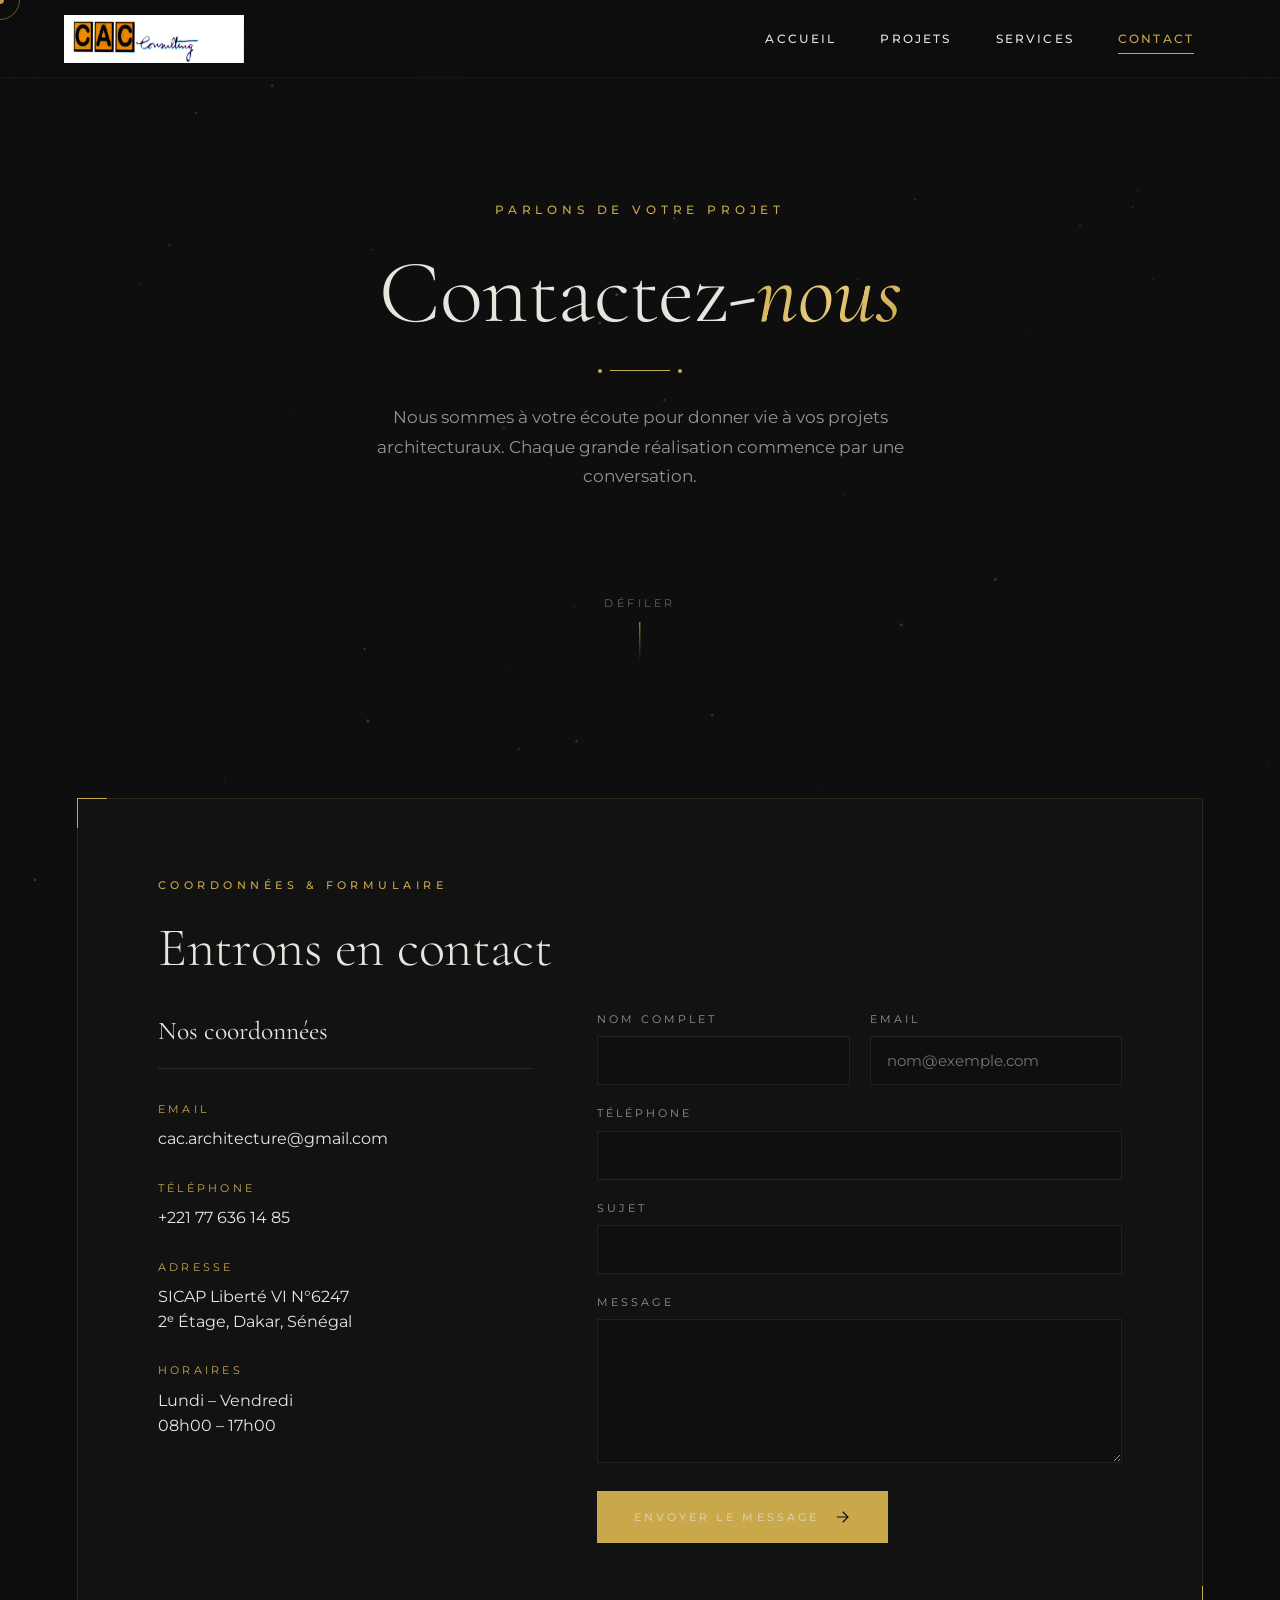
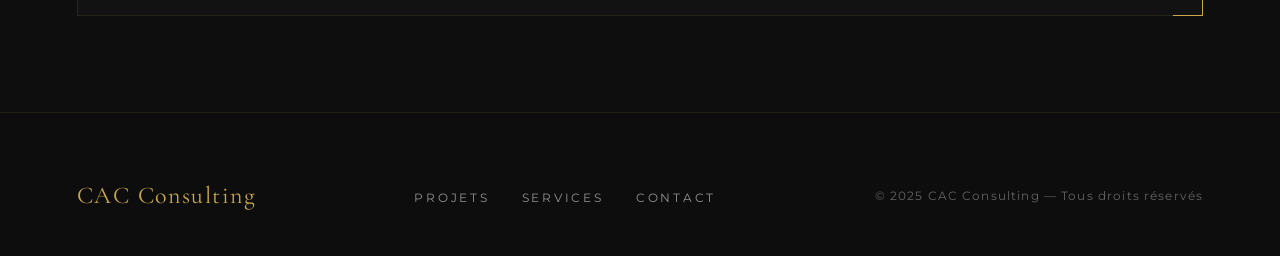
==== commit e3e4a810: "Update links and business hours in contact.html" ====
--- a/contact.html
+++ b/contact.html
@@ -7,7 +7,7 @@
   <title>CAC Consulting — Contact</title>
   <link rel="preconnect" href="https://fonts.googleapis.com">
   <link rel="preconnect" href="https://fonts.gstatic.com" crossorigin>
-  <link rel="stylesheet" href="style (2).css">
+  <link rel="stylesheet" href="style.css">
 </head>
 <body class="page-contact">
 
@@ -23,7 +23,7 @@
   <canvas id="particles-canvas" aria-hidden="true"></canvas>
 
   <header>
-    <a href="index (1).html" class="logo-container" aria-label="CAC Consulting — Accueil">
+    <a href="index.html" class="logo-container" aria-label="CAC Consulting — Accueil">
       <img src="logoCAC2018SANSADRESSE.jpg" alt="Logo CAC Consulting" class="logo">
     </a>
     <button class="hamburger" aria-label="Menu" aria-expanded="false">
@@ -31,10 +31,10 @@
     </button>
     <nav aria-label="Navigation principale">
       <ul>
-        <li><a href="index (1).html">Accueil</a></li>
-        <li><a href="projets (2).html">Projets</a></li>
-        <li><a href="services (1).html">Services</a></li>
-        <li><a href="contact (1).html">Contact</a></li>
+        <li><a href="index.html">Accueil</a></li>
+        <li><a href="projets.html">Projets</a></li>
+        <li><a href="services.html">Services</a></li>
+        <li><a href="contact.html">Contact</a></li>
       </ul>
     </nav>
   </header>
@@ -82,7 +82,7 @@
 
           <div class="info-item">
             <span class="info-label">Horaires</span>
-            <p>Lundi – Vendredi<br>08h00 – 18h00</p>
+            <p>Lundi – Vendredi<br>08h00 – 17h00</p>
           </div>
         </aside>
 
@@ -125,15 +125,15 @@
   <footer>
     <div class="footer-brand">CAC Consulting</div>
     <ul class="footer-links">
-      <li><a href="projets (2).html">Projets</a></li>
-      <li><a href="services (1).html">Services</a></li>
-      <li><a href="contact (1).html">Contact</a></li>
+      <li><a href="projets.html">Projets</a></li>
+      <li><a href="services.html">Services</a></li>
+      <li><a href="contact.html">Contact</a></li>
     </ul>
     <p class="footer-copy">© 2025 CAC Consulting — Tous droits réservés</p>
   </footer>
 
   <button id="topBtn" title="Retour en haut" aria-label="Retour en haut">↑</button>
 
-  <script src="javascript (3).js"></script>
+  <script src="javascript.js"></script>
 </body>
 </html>
--- a/style.css
+++ b/style.css
@@ -0,0 +1,920 @@
+/* ================================================================
+   CAC CONSULTING — style.css
+   Direction : Luxury Architecture — Sombre · Raffiné · Premium
+   ================================================================ */
+
+@import url('https://fonts.googleapis.com/css2?family=Cormorant+Garamond:ital,wght@0,300;0,400;0,500;0,600;1,300;1,400&family=Montserrat:wght@300;400;500;600&display=swap');
+
+/* ────────── Variables ────────── */
+:root {
+  --gold: #c9a84c;
+  --gold-light: #e8c97a;
+  --gold-deep: #a8862d;
+  --dark: #0e0e0e;
+  --dark-2: #161616;
+  --dark-3: #1e1e1e;
+  --dark-4: #262626;
+  --glass: rgba(14, 14, 14, 0.72);
+  --glass-light: rgba(255, 255, 255, 0.04);
+  --text: #e8e4de;
+  --text-muted: rgba(232, 228, 222, 0.62);
+  --text-dim: rgba(232, 228, 222, 0.4);
+  --header-h: 78px;
+  --ease: cubic-bezier(0.25, 0.46, 0.45, 0.94);
+  --ease-out: cubic-bezier(0.16, 1, 0.3, 1);
+}
+
+/* ────────── Reset ────────── */
+*, *::before, *::after { margin: 0; padding: 0; box-sizing: border-box; }
+html { scroll-behavior: smooth; -webkit-font-smoothing: antialiased; }
+img { max-width: 100%; display: block; }
+button { font: inherit; background: none; border: none; color: inherit; cursor: none; }
+a { color: inherit; text-decoration: none; }
+
+body {
+  font-family: 'Montserrat', sans-serif;
+  background: var(--dark);
+  color: var(--text);
+  overflow-x: hidden;
+  cursor: none;
+  line-height: 1.6;
+  font-weight: 400;
+}
+
+::selection { background: var(--gold); color: var(--dark); }
+
+/* ────────── Curseur ────────── */
+#cursor {
+  position: fixed; top: 0; left: 0;
+  width: 8px; height: 8px;
+  background: var(--gold);
+  border-radius: 50%;
+  pointer-events: none;
+  z-index: 9999;
+  transform: translate(-50%, -50%);
+  transition: transform 0.15s var(--ease), background 0.2s;
+  mix-blend-mode: difference;
+}
+#cursor-ring {
+  position: fixed; top: 0; left: 0;
+  width: 40px; height: 40px;
+  border: 1px solid rgba(201, 168, 76, 0.5);
+  border-radius: 50%;
+  pointer-events: none;
+  z-index: 9998;
+  transform: translate(-50%, -50%);
+  transition: transform 0.25s var(--ease-out), opacity 0.3s, border-color 0.3s;
+}
+
+/* ────────── Loader ────────── */
+#page-loader {
+  position: fixed; inset: 0;
+  background: var(--dark);
+  z-index: 9990;
+  display: flex; flex-direction: column;
+  align-items: center; justify-content: center;
+  gap: 24px;
+  transition: opacity 0.8s var(--ease), visibility 0.8s;
+}
+#page-loader.hidden { opacity: 0; visibility: hidden; }
+.loader-logo {
+  font-family: 'Cormorant Garamond', serif;
+  font-size: 2.4rem;
+  font-weight: 300;
+  color: var(--gold);
+  letter-spacing: 0.5em;
+  padding-left: 0.5em;
+}
+.loader-bar {
+  width: 140px; height: 1px;
+  background: rgba(201, 168, 76, 0.15);
+  position: relative; overflow: hidden;
+}
+.loader-bar span {
+  position: absolute; inset: 0;
+  background: linear-gradient(90deg, transparent, var(--gold), transparent);
+  animation: loaderSlide 1.4s var(--ease) infinite;
+}
+@keyframes loaderSlide {
+  0% { transform: translateX(-100%); }
+  100% { transform: translateX(100%); }
+}
+
+/* ────────── Fond parallaxe (autres pages) ────────── */
+#parallax-bg {
+  position: fixed; inset: -20% 0;
+  background: url('images/Makofa am.jpg') center/cover no-repeat;
+  z-index: -2;
+  will-change: transform;
+  filter: brightness(0.24) saturate(0.55) contrast(1.1);
+}
+#particles-canvas {
+  position: fixed; inset: 0;
+  z-index: -1;
+  pointer-events: none;
+  opacity: 0.55;
+}
+
+/* ────────── Bandeau images (index) ────────── */
+.bg-strip-wrapper {
+  position: fixed; inset: 0;
+  z-index: -3;
+  overflow: hidden;
+}
+.bg-strip-wrapper::before {
+  content: ''; position: absolute; inset: 0;
+  background:
+    linear-gradient(to right, rgba(10,10,10,0.94) 0%, transparent 16%),
+    linear-gradient(to left,  rgba(10,10,10,0.94) 0%, transparent 16%);
+  z-index: 3; pointer-events: none;
+}
+.bg-strip-wrapper::after {
+  content: ''; position: absolute; inset: 0;
+  background: linear-gradient(to bottom,
+    rgba(10,10,10,0.74) 0%,
+    rgba(10,10,10,0.5) 50%,
+    rgba(10,10,10,0.82) 100%);
+  z-index: 2;
+}
+.bg-strip-divider {
+  position: fixed; top: 50%; left: 0;
+  width: 100%; height: 6px;
+  background: var(--dark);
+  z-index: 0;
+  transform: translateY(-50%);
+}
+.bg-strip {
+  display: flex; position: absolute; left: 0;
+  gap: 8px; will-change: transform;
+}
+.bg-strip.row-1 { top: 0; height: calc(50% - 3px); animation: scrollLeft 60s linear infinite; }
+.bg-strip.row-2 { bottom: 0; height: calc(50% - 3px); animation: scrollRight 68s linear infinite; }
+.bg-strip img {
+  height: 100%; width: auto; flex-shrink: 0;
+  object-fit: cover;
+  filter: brightness(0.48) saturate(0.55);
+}
+@keyframes scrollLeft  { from { transform: translateX(0); } to { transform: translateX(-50%); } }
+@keyframes scrollRight { from { transform: translateX(-50%); } to { transform: translateX(0); } }
+
+/* ────────── Header ────────── */
+header {
+  position: fixed; top: 0; left: 0;
+  width: 100%; height: var(--header-h);
+  display: flex; justify-content: space-between; align-items: center;
+  padding: 0 5%;
+  background: rgba(14, 14, 14, 0.78);
+  backdrop-filter: blur(18px);
+  -webkit-backdrop-filter: blur(18px);
+  border-bottom: 1px solid rgba(201, 168, 76, 0.08);
+  z-index: 1000;
+  transition: height 0.4s var(--ease), background 0.4s, border-color 0.4s;
+}
+header.scrolled {
+  height: 62px;
+  background: rgba(14, 14, 14, 0.92);
+  border-bottom-color: rgba(201, 168, 76, 0.18);
+}
+.logo-container { height: 48px; display: flex; align-items: center; }
+.logo { height: 100%; width: auto; max-width: 180px; transition: opacity 0.3s; }
+.logo:hover { opacity: 0.85; }
+
+nav ul { display: flex; list-style: none; gap: 0; }
+nav a {
+  display: block;
+  padding: 10px 22px;
+  color: var(--text);
+  font-size: 0.75rem;
+  font-weight: 500;
+  letter-spacing: 0.18em;
+  text-transform: uppercase;
+  transition: color 0.3s;
+  position: relative;
+}
+nav a::after {
+  content: ''; position: absolute;
+  bottom: 4px; left: 22px;
+  width: 0; height: 1px;
+  background: var(--gold);
+  transition: width 0.4s var(--ease-out);
+}
+nav a:hover, nav a.active { color: var(--gold); }
+nav a:hover::after, nav a.active::after { width: calc(100% - 44px); }
+
+.hamburger {
+  display: none; flex-direction: column;
+  gap: 5px; padding: 4px;
+}
+.hamburger span {
+  display: block; width: 26px; height: 1.5px;
+  background: var(--text);
+  transition: all 0.35s var(--ease);
+}
+.hamburger.open span:nth-child(1) { transform: translateY(6.5px) rotate(45deg); background: var(--gold); }
+.hamburger.open span:nth-child(2) { opacity: 0; }
+.hamburger.open span:nth-child(3) { transform: translateY(-6.5px) rotate(-45deg); background: var(--gold); }
+
+/* ────────── HERO ────────── */
+.hero {
+  min-height: 100vh;
+  display: flex; flex-direction: column;
+  align-items: center; justify-content: center;
+  padding: calc(var(--header-h) + 3rem) 6% 6rem;
+  position: relative;
+  text-align: center;
+}
+.hero-compact { min-height: 78vh; }
+.hero-inner { max-width: 900px; animation: fadeUp 1.1s var(--ease-out) both; }
+.hero-eyebrow {
+  font-size: 0.72rem;
+  letter-spacing: 0.42em;
+  text-transform: uppercase;
+  color: var(--gold);
+  margin-bottom: 1.75rem;
+  font-weight: 500;
+}
+.hero-title {
+  font-family: 'Cormorant Garamond', serif;
+  font-size: clamp(2.6rem, 7vw, 5.6rem);
+  font-weight: 300;
+  line-height: 1.02;
+  letter-spacing: -0.01em;
+  color: var(--text);
+  margin-bottom: 2rem;
+}
+.hero-title em {
+  font-style: italic;
+  font-weight: 400;
+  color: var(--gold);
+  background: linear-gradient(120deg, var(--gold), var(--gold-light), var(--gold));
+  -webkit-background-clip: text;
+  background-clip: text;
+  -webkit-text-fill-color: transparent;
+}
+.hero-divider {
+  width: 60px; height: 1px;
+  background: var(--gold);
+  margin: 0 auto 2rem;
+  position: relative;
+}
+.hero-divider::before, .hero-divider::after {
+  content: ''; position: absolute; top: 50%;
+  width: 4px; height: 4px;
+  border-radius: 50%;
+  background: var(--gold);
+  transform: translateY(-50%);
+}
+.hero-divider::before { left: -12px; }
+.hero-divider::after { right: -12px; }
+.hero-text {
+  font-size: 1.05rem;
+  color: var(--text-muted);
+  max-width: 620px;
+  margin: 0 auto 2.5rem;
+  line-height: 1.75;
+}
+
+.scroll-hint {
+  position: absolute; bottom: 2.5rem; left: 50%;
+  transform: translateX(-50%);
+  display: flex; flex-direction: column;
+  align-items: center; gap: 10px;
+  color: var(--text-dim);
+  font-size: 0.68rem;
+  letter-spacing: 0.32em;
+  text-transform: uppercase;
+  animation: floatY 2.4s ease-in-out infinite;
+}
+.scroll-arrow {
+  width: 1px; height: 40px;
+  background: linear-gradient(to bottom, var(--gold), transparent);
+}
+@keyframes floatY {
+  0%, 100% { transform: translate(-50%, 0); }
+  50%      { transform: translate(-50%, 8px); }
+}
+@keyframes fadeUp {
+  from { opacity: 0; transform: translateY(30px); }
+  to   { opacity: 1; transform: translateY(0); }
+}
+
+/* ────────── Boutons ────────── */
+.btn-primary, .btn-outline {
+  display: inline-flex; align-items: center; gap: 14px;
+  padding: 16px 36px;
+  font-size: 0.76rem;
+  font-weight: 500;
+  letter-spacing: 0.22em;
+  text-transform: uppercase;
+  border: 1px solid var(--gold);
+  position: relative;
+  overflow: hidden;
+  transition: color 0.4s var(--ease), border-color 0.4s;
+  cursor: none;
+}
+.btn-primary { background: var(--gold); color: var(--dark); }
+.btn-primary::before {
+  content: ''; position: absolute; inset: 0;
+  background: var(--gold-light);
+  transform: translateX(-101%);
+  transition: transform 0.5s var(--ease-out);
+  z-index: 0;
+}
+.btn-primary:hover::before { transform: translateX(0); }
+.btn-primary > * { position: relative; z-index: 1; }
+.btn-primary svg { width: 18px; height: 18px; transition: transform 0.4s var(--ease-out); }
+.btn-primary:hover svg { transform: translateX(6px); }
+
+.btn-outline { color: var(--gold); }
+.btn-outline:hover { background: var(--gold); color: var(--dark); }
+
+.cta-center { text-align: center; margin-top: 3rem; }
+
+/* ────────── Sections ────────── */
+.section-wrapper {
+  padding: 6rem 6%;
+  position: relative;
+  z-index: 1;
+}
+.section-box {
+  max-width: 1100px;
+  margin: 0 auto;
+  background: rgba(22, 22, 22, 0.72);
+  backdrop-filter: blur(14px);
+  -webkit-backdrop-filter: blur(14px);
+  border: 1px solid rgba(201, 168, 76, 0.12);
+  padding: 4.5rem 4rem;
+  position: relative;
+}
+.section-box-wide { max-width: 1360px; padding: 4.5rem 5rem; }
+.section-box::before {
+  content: ''; position: absolute;
+  top: -1px; left: -1px; width: 30px; height: 30px;
+  border-top: 1px solid var(--gold);
+  border-left: 1px solid var(--gold);
+}
+.section-box::after {
+  content: ''; position: absolute;
+  bottom: -1px; right: -1px; width: 30px; height: 30px;
+  border-bottom: 1px solid var(--gold);
+  border-right: 1px solid var(--gold);
+}
+
+.section-label {
+  display: inline-block;
+  font-size: 0.7rem;
+  letter-spacing: 0.4em;
+  text-transform: uppercase;
+  color: var(--gold);
+  margin-bottom: 1.5rem;
+  font-weight: 500;
+}
+.section-title {
+  font-family: 'Cormorant Garamond', serif;
+  font-size: clamp(2rem, 4.4vw, 3.4rem);
+  font-weight: 300;
+  line-height: 1.1;
+  margin-bottom: 2rem;
+  letter-spacing: -0.005em;
+}
+.section-text {
+  max-width: 720px;
+  color: var(--text-muted);
+  margin-bottom: 3rem;
+  font-size: 1rem;
+  line-height: 1.8;
+}
+
+/* ────────── À propos ────────── */
+.about-grid {
+  display: grid;
+  grid-template-columns: 1.4fr 1fr;
+  gap: 4rem;
+  align-items: start;
+}
+.about-text p {
+  color: var(--text-muted);
+  margin-bottom: 1.4rem;
+  line-height: 1.85;
+}
+.about-text strong { color: var(--text); font-weight: 500; }
+
+.about-stats { display: grid; gap: 1.75rem; }
+.stat {
+  border-left: 1px solid rgba(201, 168, 76, 0.3);
+  padding: 0.5rem 0 0.5rem 1.75rem;
+}
+.stat-num {
+  font-family: 'Cormorant Garamond', serif;
+  font-size: 3.6rem;
+  font-weight: 300;
+  color: var(--gold);
+  line-height: 1;
+}
+.stat-label {
+  font-size: 0.72rem;
+  letter-spacing: 0.28em;
+  text-transform: uppercase;
+  color: var(--text-muted);
+  margin-top: 0.5rem;
+}
+
+/* ────────── Projets — aperçu (index) ────────── */
+.projects-preview {
+  display: grid;
+  grid-template-columns: repeat(3, 1fr);
+  gap: 1.5rem;
+}
+.preview-card {
+  position: relative;
+  aspect-ratio: 4 / 5;
+  overflow: hidden;
+  cursor: none;
+}
+.preview-card img {
+  width: 100%; height: 100%;
+  object-fit: cover;
+  transition: transform 1.2s var(--ease-out), filter 0.6s;
+  filter: brightness(0.75) saturate(0.85);
+}
+.preview-card:hover img { transform: scale(1.08); filter: brightness(0.9) saturate(1); }
+.preview-overlay {
+  position: absolute; inset: 0;
+  padding: 1.75rem;
+  display: flex; flex-direction: column; justify-content: flex-end;
+  background: linear-gradient(to top, rgba(0,0,0,0.85) 0%, transparent 60%);
+}
+.preview-overlay h3 {
+  font-family: 'Cormorant Garamond', serif;
+  font-size: 1.4rem; font-weight: 400;
+  color: var(--text);
+  margin-bottom: 4px;
+}
+.preview-overlay span {
+  font-size: 0.68rem;
+  letter-spacing: 0.28em;
+  text-transform: uppercase;
+  color: var(--gold);
+}
+
+/* ────────── Projets — grille complète ────────── */
+.filters-wrapper {
+  padding: 2rem 6% 0;
+  display: flex; justify-content: center;
+  position: relative; z-index: 1;
+}
+.filters {
+  display: flex; flex-wrap: wrap; gap: 0.5rem;
+  justify-content: center;
+  background: rgba(22, 22, 22, 0.72);
+  backdrop-filter: blur(12px);
+  padding: 0.5rem;
+  border: 1px solid rgba(201, 168, 76, 0.12);
+}
+.filter-btn {
+  padding: 12px 22px;
+  font-size: 0.7rem;
+  letter-spacing: 0.2em;
+  text-transform: uppercase;
+  color: var(--text-muted);
+  transition: color 0.3s, background 0.3s;
+  cursor: none;
+}
+.filter-btn:hover { color: var(--gold); }
+.filter-btn.active { background: var(--gold); color: var(--dark); font-weight: 500; }
+
+.projects-grid {
+  display: grid;
+  grid-template-columns: repeat(auto-fill, minmax(320px, 1fr));
+  gap: 1.75rem;
+  margin-top: 1rem;
+}
+.project-card {
+  position: relative;
+  background: var(--dark-2);
+  border: 1px solid rgba(255, 255, 255, 0.04);
+  overflow: hidden;
+  cursor: none;
+  transition: transform 0.5s var(--ease-out), border-color 0.4s, box-shadow 0.5s;
+  opacity: 0; transform: translateY(24px);
+}
+.project-card.revealed { opacity: 1; transform: translateY(0); }
+.project-card.hidden { display: none; }
+.project-card:hover {
+  transform: translateY(-6px);
+  border-color: rgba(201, 168, 76, 0.35);
+  box-shadow: 0 20px 60px -20px rgba(0, 0, 0, 0.8);
+}
+
+.project-media {
+  position: relative;
+  aspect-ratio: 4 / 3;
+  overflow: hidden;
+  background: var(--dark-3);
+}
+.project-media img {
+  position: absolute; inset: 0;
+  width: 100%; height: 100%;
+  object-fit: cover;
+  opacity: 0;
+  transition: opacity 0.8s var(--ease), transform 1.2s var(--ease-out);
+}
+.project-media img.active { opacity: 1; }
+.project-card:hover .project-media img.active { transform: scale(1.06); }
+
+.project-dots {
+  position: absolute;
+  bottom: 12px; left: 50%;
+  transform: translateX(-50%);
+  display: flex; gap: 6px;
+  z-index: 2;
+}
+.project-dot {
+  width: 6px; height: 6px;
+  border-radius: 50%;
+  background: rgba(255,255,255,0.4);
+  transition: background 0.3s, width 0.3s;
+}
+.project-dot.active { background: var(--gold); width: 18px; border-radius: 3px; }
+
+.project-badge {
+  position: absolute; top: 14px; left: 14px;
+  padding: 6px 12px;
+  background: rgba(14, 14, 14, 0.8);
+  backdrop-filter: blur(8px);
+  color: var(--gold);
+  font-size: 0.62rem;
+  letter-spacing: 0.25em;
+  text-transform: uppercase;
+  z-index: 2;
+}
+
+.project-info { padding: 1.6rem 1.75rem 1.75rem; }
+.project-meta {
+  display: flex; justify-content: space-between;
+  font-size: 0.65rem;
+  letter-spacing: 0.24em;
+  text-transform: uppercase;
+  color: var(--gold);
+  margin-bottom: 0.75rem;
+}
+.project-info h3 {
+  font-family: 'Cormorant Garamond', serif;
+  font-size: 1.45rem;
+  font-weight: 400;
+  color: var(--text);
+  line-height: 1.25;
+  margin-bottom: 0.4rem;
+}
+.project-loc {
+  font-size: 0.82rem;
+  color: var(--text-muted);
+  margin-bottom: 1.2rem;
+}
+.project-cta {
+  display: inline-flex; align-items: center; gap: 8px;
+  font-size: 0.7rem;
+  letter-spacing: 0.24em;
+  text-transform: uppercase;
+  color: var(--gold);
+  padding-top: 1rem;
+  border-top: 1px solid rgba(201, 168, 76, 0.15);
+}
+.project-cta svg { width: 14px; height: 14px; transition: transform 0.35s var(--ease-out); }
+.project-card:hover .project-cta svg { transform: translateX(5px); }
+
+.projects-note {
+  margin-top: 3rem;
+  padding: 1.4rem 1.75rem;
+  background: rgba(201, 168, 76, 0.06);
+  border-left: 2px solid var(--gold);
+  font-size: 0.85rem;
+  color: var(--text-muted);
+  line-height: 1.7;
+}
+.projects-note code {
+  font-family: 'SF Mono', Menlo, monospace;
+  font-size: 0.78rem;
+  background: rgba(0,0,0,0.4);
+  padding: 2px 8px;
+  color: var(--gold-light);
+}
+
+/* ────────── Services ────────── */
+.services-grid {
+  display: grid;
+  grid-template-columns: repeat(auto-fit, minmax(280px, 1fr));
+  gap: 1.5rem;
+  margin-top: 1rem;
+}
+.service-item {
+  padding: 2.5rem 2rem;
+  background: rgba(30, 30, 30, 0.5);
+  border: 1px solid rgba(255, 255, 255, 0.04);
+  transition: all 0.5s var(--ease-out);
+  position: relative;
+  overflow: hidden;
+}
+.service-item::before {
+  content: ''; position: absolute;
+  top: 0; left: 0;
+  width: 0; height: 1px;
+  background: var(--gold);
+  transition: width 0.6s var(--ease-out);
+}
+.service-item:hover {
+  transform: translateY(-6px);
+  border-color: rgba(201, 168, 76, 0.3);
+  background: rgba(30, 30, 30, 0.85);
+}
+.service-item:hover::before { width: 100%; }
+
+.service-num {
+  font-family: 'Cormorant Garamond', serif;
+  font-size: 3rem;
+  font-weight: 300;
+  color: var(--gold);
+  line-height: 1;
+  margin-bottom: 1.25rem;
+  opacity: 0.85;
+}
+.service-item h3 {
+  font-family: 'Cormorant Garamond', serif;
+  font-size: 1.5rem;
+  font-weight: 500;
+  color: var(--text);
+  margin-bottom: 0.9rem;
+  line-height: 1.25;
+}
+.service-item p {
+  color: var(--text-muted);
+  font-size: 0.92rem;
+  line-height: 1.75;
+}
+
+/* ────────── Contact ────────── */
+.contact-layout {
+  display: grid;
+  grid-template-columns: 1fr 1.4fr;
+  gap: 4rem;
+  align-items: start;
+}
+.contact-info h3 {
+  font-family: 'Cormorant Garamond', serif;
+  font-size: 1.6rem;
+  font-weight: 400;
+  color: var(--text);
+  margin-bottom: 2rem;
+  padding-bottom: 1rem;
+  border-bottom: 1px solid rgba(201, 168, 76, 0.15);
+}
+.info-item { margin-bottom: 1.75rem; }
+.info-label {
+  display: block;
+  font-size: 0.68rem;
+  letter-spacing: 0.3em;
+  text-transform: uppercase;
+  color: var(--gold);
+  margin-bottom: 0.5rem;
+}
+.info-item a, .info-item p {
+  color: var(--text);
+  font-size: 0.98rem;
+  line-height: 1.6;
+  transition: color 0.3s;
+}
+.info-item a:hover { color: var(--gold-light); }
+
+.contact-form { display: flex; flex-direction: column; gap: 1.25rem; }
+.form-row { display: grid; grid-template-columns: 1fr 1fr; gap: 1.25rem; }
+.contact-form label { display: flex; flex-direction: column; gap: 0.5rem; }
+.contact-form span {
+  font-size: 0.68rem;
+  letter-spacing: 0.28em;
+  text-transform: uppercase;
+  color: var(--text-muted);
+}
+.contact-form input,
+.contact-form textarea {
+  background: rgba(14, 14, 14, 0.6);
+  border: 1px solid rgba(255, 255, 255, 0.08);
+  padding: 14px 16px;
+  color: var(--text);
+  font-family: inherit;
+  font-size: 0.95rem;
+  transition: border-color 0.3s, background 0.3s;
+  cursor: none;
+}
+.contact-form input:focus,
+.contact-form textarea:focus {
+  outline: none;
+  border-color: var(--gold);
+  background: rgba(14, 14, 14, 0.85);
+}
+.contact-form textarea { resize: vertical; min-height: 130px; font-family: inherit; }
+.contact-form button { align-self: flex-start; margin-top: 0.5rem; }
+
+/* ────────── Lightbox ────────── */
+#lightbox {
+  position: fixed; inset: 0;
+  background: rgba(8, 8, 8, 0.96);
+  backdrop-filter: blur(20px);
+  z-index: 9995;
+  display: none;
+  align-items: center; justify-content: center;
+  padding: 5% 6%;
+  opacity: 0;
+  transition: opacity 0.4s var(--ease);
+}
+#lightbox.active { display: flex; opacity: 1; }
+
+.lb-close, .lb-nav {
+  position: absolute;
+  width: 48px; height: 48px;
+  border: 1px solid rgba(201, 168, 76, 0.35);
+  color: var(--gold);
+  font-size: 1.4rem;
+  display: flex; align-items: center; justify-content: center;
+  transition: background 0.3s, color 0.3s, border-color 0.3s, transform 0.3s;
+  z-index: 2;
+  cursor: none;
+}
+.lb-close:hover, .lb-nav:hover {
+  background: var(--gold); color: var(--dark);
+  border-color: var(--gold);
+}
+.lb-close { top: 2.5%; right: 3%; }
+.lb-nav { top: 50%; transform: translateY(-50%); }
+.lb-nav:hover { transform: translateY(-50%) scale(1.08); }
+.lb-prev { left: 2%; }
+.lb-next { right: 2%; }
+
+.lb-inner {
+  display: grid;
+  grid-template-columns: 1.6fr 1fr;
+  gap: 3rem;
+  max-width: 1400px;
+  width: 100%;
+  max-height: 90vh;
+  align-items: center;
+}
+.lb-inner figure {
+  height: 82vh;
+  display: flex; align-items: center; justify-content: center;
+  background: var(--dark-2);
+  border: 1px solid rgba(201, 168, 76, 0.15);
+}
+.lb-inner img {
+  max-width: 100%; max-height: 100%;
+  object-fit: contain;
+  transition: opacity 0.4s var(--ease), transform 0.4s var(--ease-out);
+}
+.lb-info { padding: 1rem 0; }
+.lb-eyebrow {
+  font-size: 0.68rem;
+  letter-spacing: 0.32em;
+  text-transform: uppercase;
+  color: var(--gold);
+  margin-bottom: 1rem;
+}
+.lb-info h3 {
+  font-family: 'Cormorant Garamond', serif;
+  font-size: 2.2rem;
+  font-weight: 400;
+  color: var(--text);
+  margin-bottom: 1.25rem;
+  line-height: 1.15;
+}
+.lb-info p:not(.lb-eyebrow):not(.lb-counter) {
+  color: var(--text-muted);
+  line-height: 1.75;
+  margin-bottom: 1.75rem;
+}
+.lb-thumbs {
+  display: flex; flex-wrap: wrap; gap: 0.5rem;
+  margin-bottom: 1.5rem;
+}
+.lb-thumb {
+  width: 64px; height: 64px;
+  object-fit: cover;
+  border: 1px solid rgba(255,255,255,0.1);
+  opacity: 0.55;
+  transition: all 0.3s;
+  cursor: none;
+}
+.lb-thumb:hover { opacity: 0.85; }
+.lb-thumb.active { opacity: 1; border-color: var(--gold); }
+.lb-counter {
+  font-size: 0.7rem;
+  letter-spacing: 0.28em;
+  text-transform: uppercase;
+  color: var(--text-dim);
+}
+
+/* ────────── Footer ────────── */
+footer {
+  padding: 4rem 6% 2.5rem;
+  display: flex;
+  justify-content: space-between;
+  align-items: center;
+  flex-wrap: wrap;
+  gap: 1.75rem;
+  background: rgba(14, 14, 14, 0.94);
+  border-top: 1px solid rgba(201, 168, 76, 0.12);
+  position: relative;
+  z-index: 1;
+}
+.footer-brand {
+  font-family: 'Cormorant Garamond', serif;
+  font-size: 1.5rem;
+  font-weight: 400;
+  color: var(--gold);
+  letter-spacing: 0.06em;
+}
+.footer-links { display: flex; list-style: none; gap: 2rem; }
+.footer-links a {
+  font-size: 0.72rem;
+  letter-spacing: 0.24em;
+  text-transform: uppercase;
+  color: var(--text-muted);
+  transition: color 0.3s;
+}
+.footer-links a:hover { color: var(--gold); }
+.footer-copy {
+  font-size: 0.72rem;
+  color: var(--text-dim);
+  letter-spacing: 0.1em;
+}
+
+/* ────────── Bouton retour haut ────────── */
+#topBtn {
+  position: fixed; bottom: 2rem; right: 2rem;
+  width: 46px; height: 46px;
+  background: rgba(14,14,14,0.9);
+  border: 1px solid var(--gold);
+  color: var(--gold);
+  font-size: 1.2rem;
+  display: none;
+  align-items: center; justify-content: center;
+  transition: all 0.3s var(--ease-out);
+  z-index: 500;
+  cursor: none;
+}
+#topBtn.show { display: flex; }
+#topBtn:hover {
+  background: var(--gold); color: var(--dark);
+  transform: translateY(-4px);
+  box-shadow: 0 10px 30px rgba(201, 168, 76, 0.3);
+}
+
+/* ────────── Fade-in ────────── */
+.fade-in { opacity: 0; transform: translateY(30px); transition: opacity 0.9s var(--ease-out), transform 0.9s var(--ease-out); }
+.fade-in.visible { opacity: 1; transform: translateY(0); }
+
+/* ────────── Responsive ────────── */
+@media (max-width: 1024px) {
+  .about-grid, .contact-layout { grid-template-columns: 1fr; gap: 2.5rem; }
+  .projects-preview { grid-template-columns: repeat(2, 1fr); }
+  .section-box, .section-box-wide { padding: 3.5rem 2.5rem; }
+  .lb-inner { grid-template-columns: 1fr; gap: 1.5rem; }
+  .lb-inner figure { height: 55vh; }
+}
+
+@media (max-width: 768px) {
+  :root { --header-h: 64px; }
+  .hamburger { display: flex; }
+
+  nav {
+    position: fixed; top: var(--header-h); left: 0;
+    width: 100%; height: 0;
+    background: rgba(14, 14, 14, 0.98);
+    backdrop-filter: blur(20px);
+    overflow: hidden;
+    transition: height 0.5s var(--ease-out);
+  }
+  nav.open { height: calc(100vh - var(--header-h)); }
+  nav ul { flex-direction: column; padding: 2.5rem; gap: 0.5rem; }
+  nav a { font-size: 1.05rem; padding: 14px 0; letter-spacing: 0.24em; }
+  nav a::after { display: none; }
+
+  .section-wrapper { padding: 4rem 5%; }
+  .section-box, .section-box-wide { padding: 2.5rem 1.5rem; }
+  .projects-preview { grid-template-columns: 1fr; }
+  .projects-grid { grid-template-columns: 1fr; }
+  .services-grid { grid-template-columns: 1fr; }
+  .form-row { grid-template-columns: 1fr; }
+  .filters { padding: 0.4rem; }
+  .filter-btn { padding: 10px 14px; font-size: 0.62rem; letter-spacing: 0.16em; }
+
+  footer { flex-direction: column; text-align: center; padding: 3rem 5% 2rem; }
+  .footer-links { justify-content: center; flex-wrap: wrap; gap: 1.25rem; }
+
+  #cursor, #cursor-ring { display: none; }
+  body, button, a, input, textarea, .filter-btn, .project-card,
+  .lb-close, .lb-nav, .lb-thumb, .service-item, #topBtn { cursor: auto; }
+  .contact-form input, .contact-form textarea { cursor: text; }
+
+  .lb-close { top: 1rem; right: 1rem; width: 42px; height: 42px; }
+  .lb-nav { width: 42px; height: 42px; }
+  .lb-info h3 { font-size: 1.6rem; }
+}
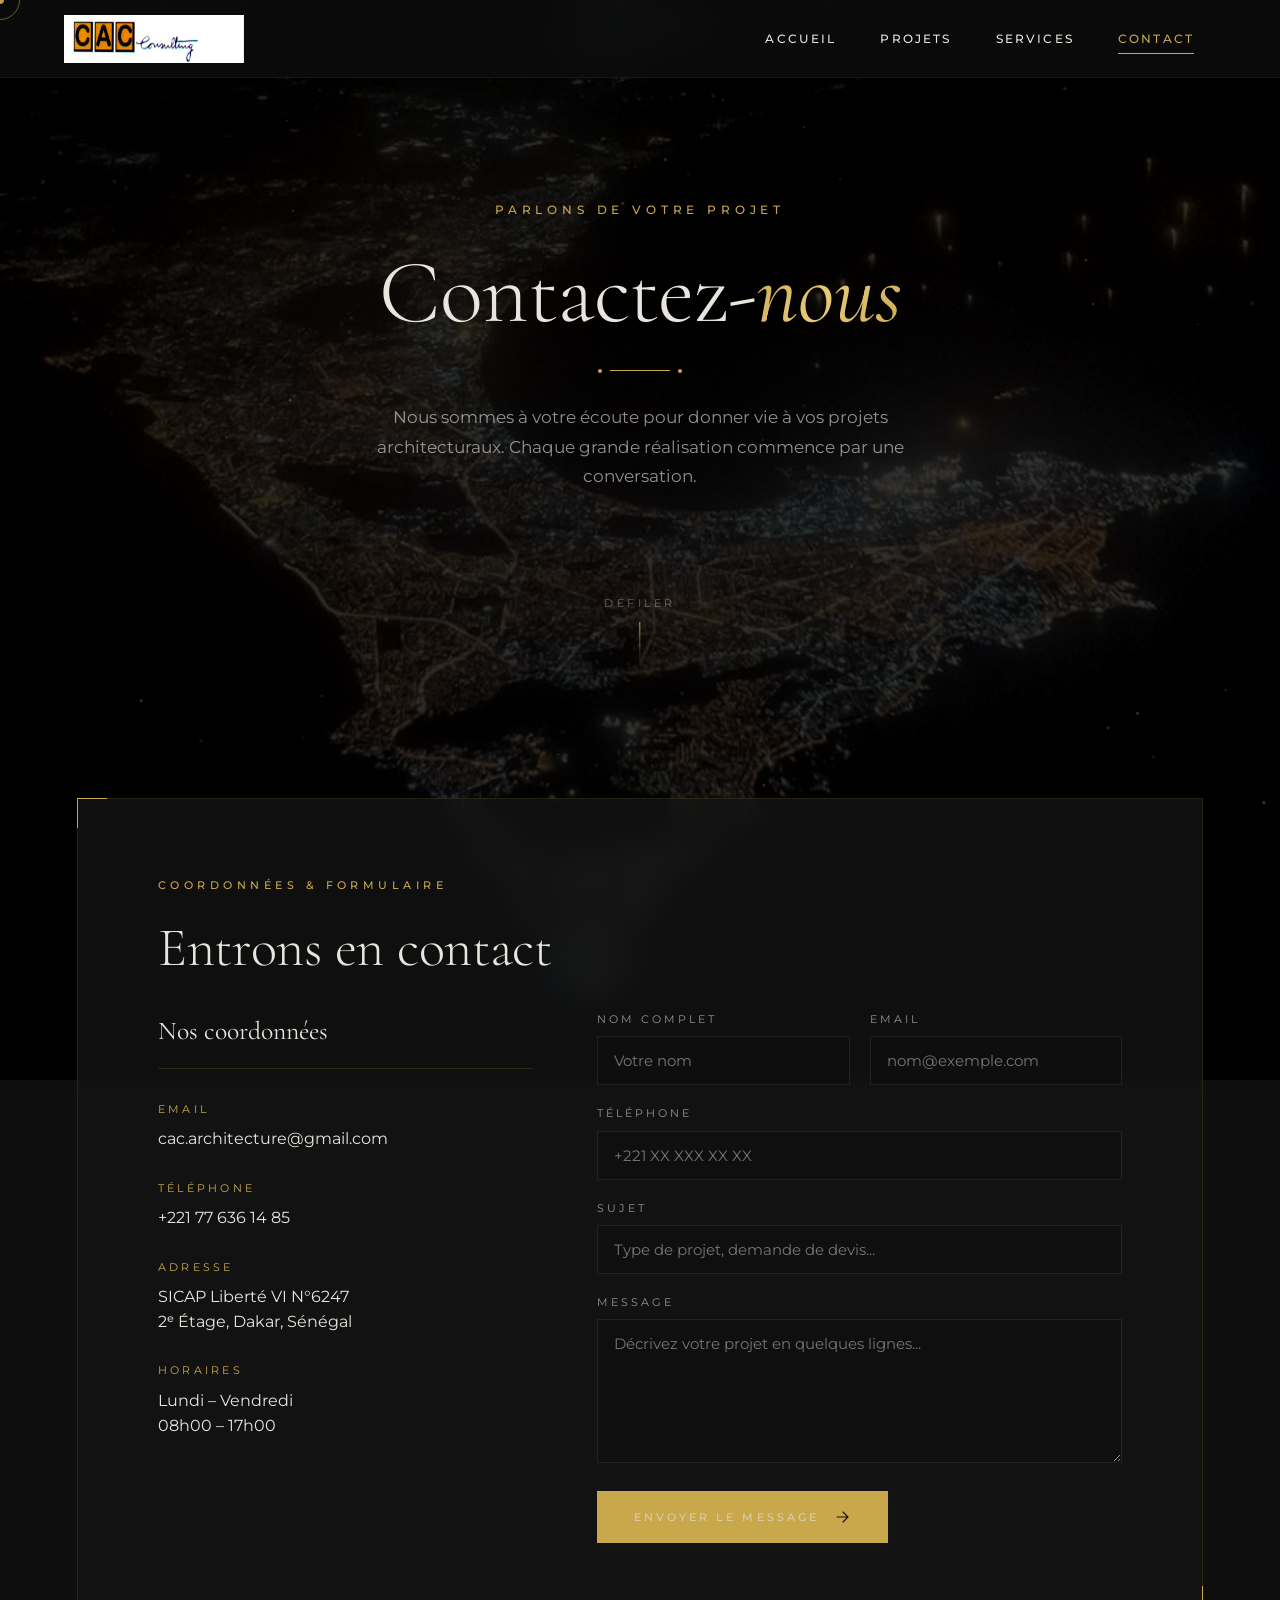
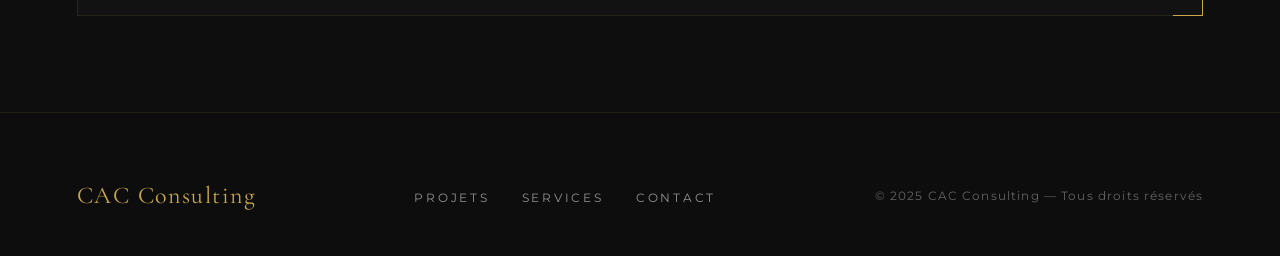
==== commit 0cb903ed: "Mise à jour complète du site" ====
--- a/contact.html
+++ b/contact.html
@@ -7,6 +7,7 @@
   <title>CAC Consulting — Contact</title>
   <link rel="preconnect" href="https://fonts.googleapis.com">
   <link rel="preconnect" href="https://fonts.gstatic.com" crossorigin>
+  <link rel="icon" type="image/svg+xml" href="favicon.svg">
   <link rel="stylesheet" href="style.css">
 </head>
 <body class="page-contact">
@@ -86,11 +87,22 @@
           </div>
         </aside>
 
-        <form class="contact-form" action="mailto:cac.architecture@gmail.com" method="post" enctype="text/plain" novalidate>
+        <!-- ═══════════════════════════════════════════════════
+             FORMULAIRE — Formspree (gratuit, sans serveur)
+             Les messages arrivent directement dans :
+             cac.architecture@gmail.com
+        ════════════════════════════════════════════════════ -->
+        <form
+          class="contact-form"
+          action="https://formspree.io/f/xwvgrlnp"
+          method="POST"
+          id="contact-form"
+          novalidate
+        >
           <div class="form-row">
             <label>
               <span>Nom complet</span>
-              <input type="text" name="nom" required autocomplete="name">
+              <input type="text" name="nom" required autocomplete="name" placeholder="Votre nom">
             </label>
             <label>
               <span>Email</span>
@@ -100,24 +112,54 @@
 
           <label>
             <span>Téléphone</span>
-            <input type="tel" name="telephone" autocomplete="tel">
+            <input type="tel" name="telephone" autocomplete="tel" placeholder="+221 XX XXX XX XX">
           </label>
 
           <label>
             <span>Sujet</span>
-            <input type="text" name="sujet" required>
+            <input type="text" name="sujet" required placeholder="Type de projet, demande de devis...">
           </label>
 
           <label>
             <span>Message</span>
-            <textarea name="message" rows="6" required></textarea>
+            <textarea name="message" rows="6" required placeholder="Décrivez votre projet en quelques lignes..."></textarea>
           </label>
 
-          <button type="submit" class="btn-primary">
+          <!-- Message de confirmation (caché par défaut) -->
+          <div id="form-success" style="
+            display: none;
+            padding: 1.2rem 1.6rem;
+            background: rgba(201,168,76,0.12);
+            border: 1px solid rgba(201,168,76,0.4);
+            border-radius: 4px;
+            color: #c9a84c;
+            font-size: 0.9rem;
+            margin-bottom: 1rem;
+          ">
+            ✅ Votre message a bien été envoyé ! Nous vous répondrons dans les plus brefs délais.
+          </div>
+
+          <div id="form-error" style="
+            display: none;
+            padding: 1.2rem 1.6rem;
+            background: rgba(192,57,43,0.12);
+            border: 1px solid rgba(192,57,43,0.4);
+            border-radius: 4px;
+            color: #e74c3c;
+            font-size: 0.9rem;
+            margin-bottom: 1rem;
+          ">
+            ❌ Une erreur est survenue. Veuillez réessayer ou nous contacter par email.
+          </div>
+
+          <button type="submit" class="btn-primary" id="submit-btn">
             <span>Envoyer le message</span>
-            <svg viewBox="0 0 24 24" fill="none" stroke="currentColor" stroke-width="1.5" aria-hidden="true"><path d="M5 12h14M13 5l7 7-7 7"/></svg>
+            <svg viewBox="0 0 24 24" fill="none" stroke="currentColor" stroke-width="1.5" aria-hidden="true">
+              <path d="M5 12h14M13 5l7 7-7 7"/>
+            </svg>
           </button>
         </form>
+
       </div>
     </div>
   </div>
@@ -135,5 +177,46 @@
   <button id="topBtn" title="Retour en haut" aria-label="Retour en haut">↑</button>
 
   <script src="javascript.js"></script>
+
+  <script>
+    // Gestion envoi formulaire Formspree (AJAX — sans rechargement de page)
+    const form = document.getElementById('contact-form');
+    const successMsg = document.getElementById('form-success');
+    const errorMsg = document.getElementById('form-error');
+    const submitBtn = document.getElementById('submit-btn');
+
+    form.addEventListener('submit', async function(e) {
+      e.preventDefault();
+
+      // Bouton en chargement
+      submitBtn.querySelector('span').textContent = 'Envoi en cours...';
+      submitBtn.disabled = true;
+
+      try {
+        const response = await fetch(form.action, {
+          method: 'POST',
+          body: new FormData(form),
+          headers: { 'Accept': 'application/json' }
+        });
+
+        if (response.ok) {
+          // Succès
+          successMsg.style.display = 'block';
+          errorMsg.style.display = 'none';
+          form.reset();
+          submitBtn.querySelector('span').textContent = 'Message envoyé ✓';
+        } else {
+          throw new Error('Erreur serveur');
+        }
+      } catch (err) {
+        // Erreur
+        errorMsg.style.display = 'block';
+        successMsg.style.display = 'none';
+        submitBtn.querySelector('span').textContent = 'Envoyer le message';
+        submitBtn.disabled = false;
+      }
+    });
+  </script>
+
 </body>
-</html>
+</html>
